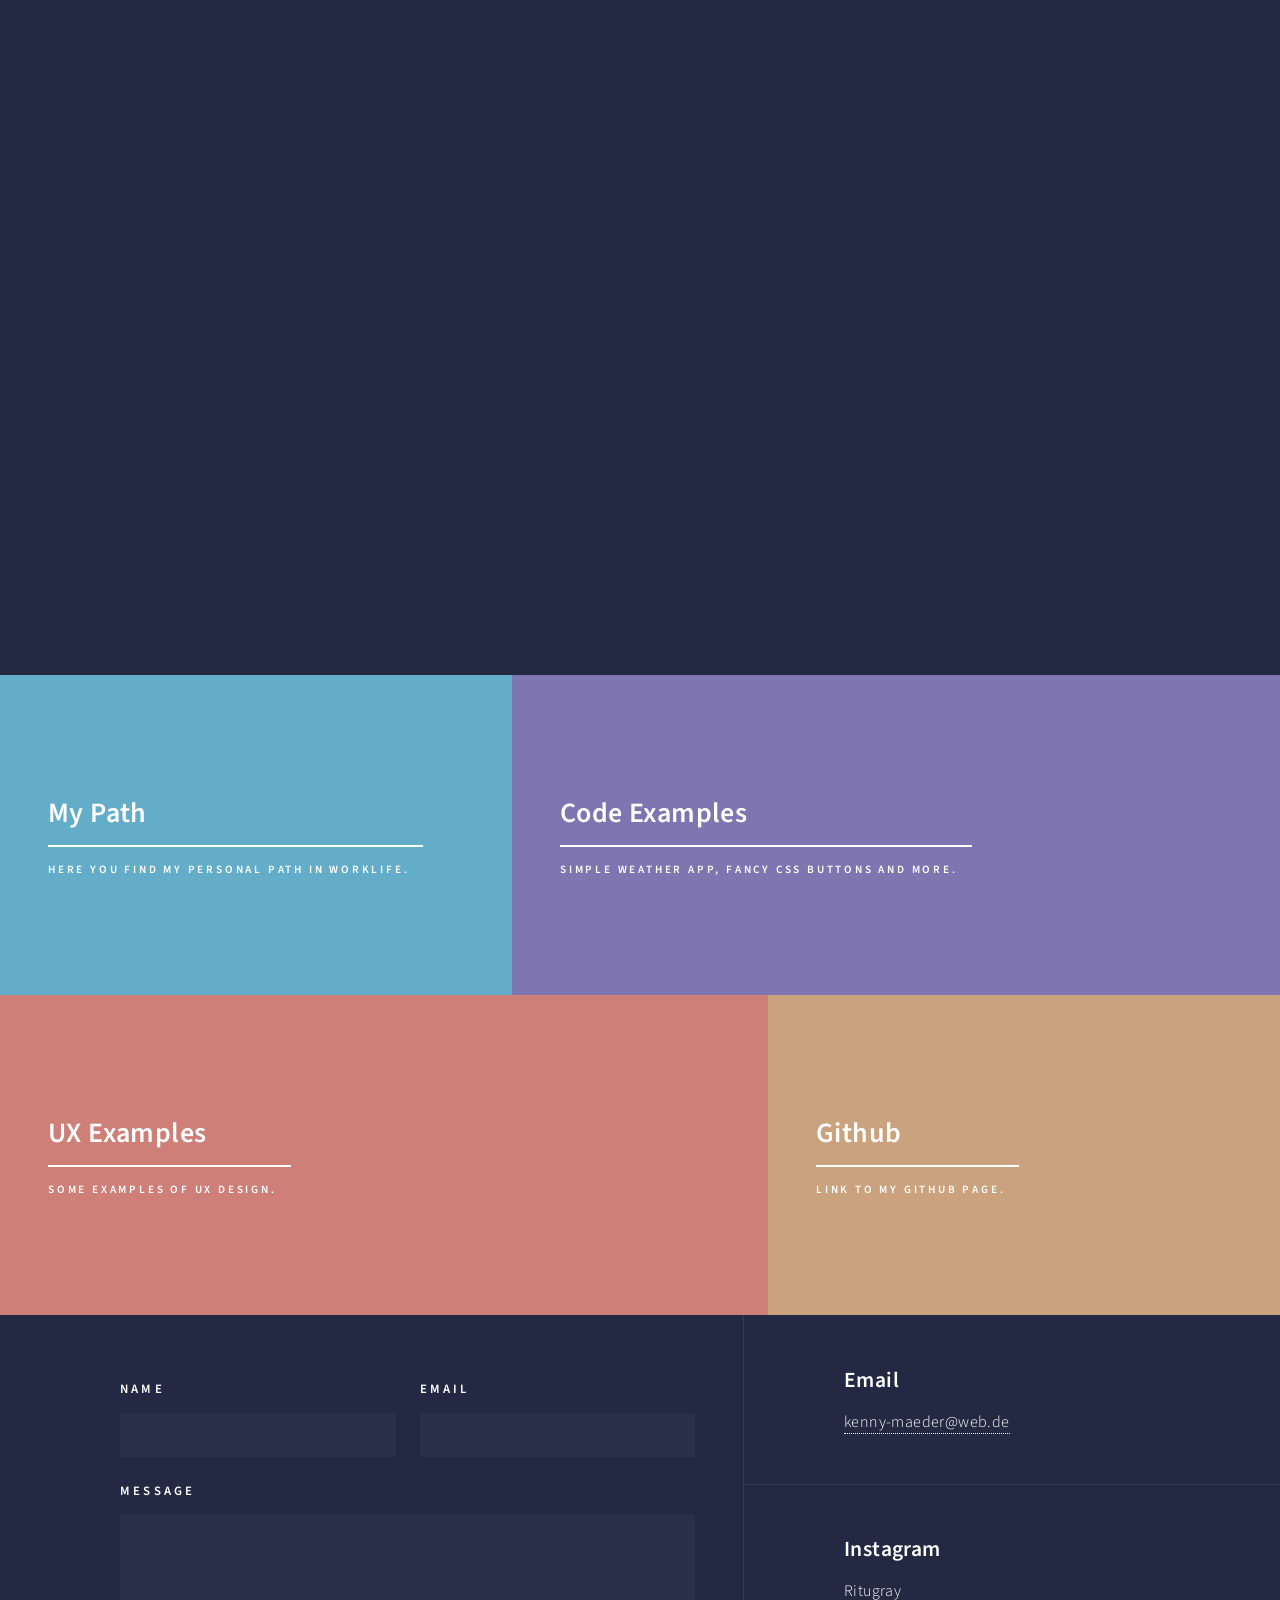
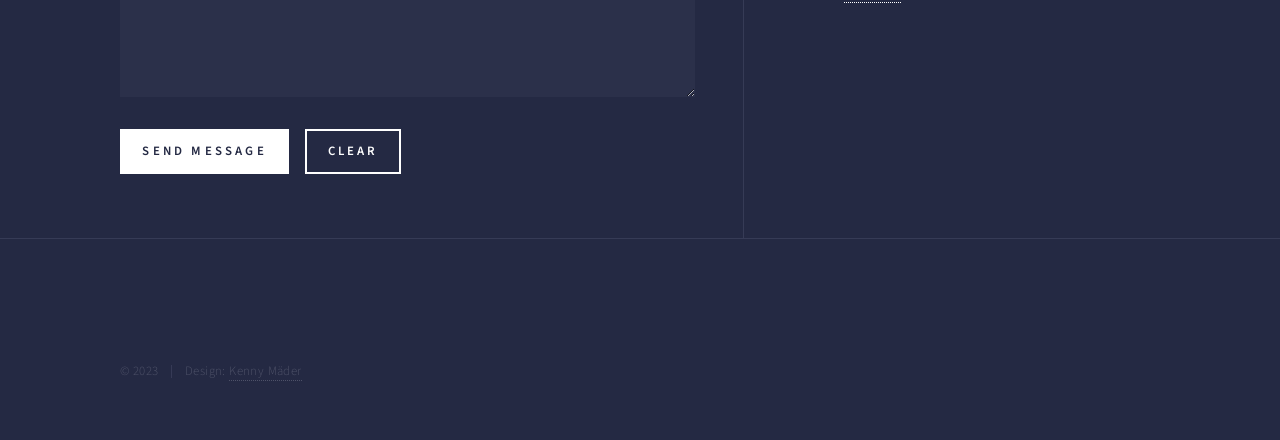
==== index.html @ 85fe6cc0 "some adjustments and refactor index" ====
<!DOCTYPE HTML>
<html>
	<head>
		<title>Kenny Mäder</title>
		<meta charset="utf-8" />
		<meta name="viewport" content="width=device-width, initial-scale=1, user-scalable=no" />
		<link rel="stylesheet" href="assets/css/main.css" />
		<noscript><link rel="stylesheet" href="assets/css/noscript.css" /></noscript>
	</head>
	<body class="is-preload">

		<!-- Wrapper -->
			<div id="wrapper">

				<!-- Header -->
					<header id="header" class="alt">
						<a href="index.html" class="logo"><strong>Kenny Mäder</strong></a>
						<nav>
							<a href="#menu">Menu</a>
						</nav>
					</header>

				<!-- Menu -->
					<nav id="menu">
						<ul class="links">
							<li><a href="index.html">Home</a></li>
							<li><a href="path.html">My Path</a></li>
							<li><a href="code_examples/code_examples.html">Code-Examples</a></li>
							<li><a href="ux_examples/ux_examples.html">UX Examples</a></li>
						</ul>
						<ul class="actions stacked">
							<li><a href="#" class="button primary fit">Get Started</a></li>
						</ul>
					</nav>

				<!-- Banner -->
					<section id="banner" class="major">
						<div class="inner">
							<header class="major">
								<h1>Hi, my name is Kenny</h1>
							</header>
							<div class="content">
								<p>I am a simple webdeveloper for frontend.<br />
								Therefore I use Javascript, CSS, HTML and other languages.</p>
								<ul class="actions">
									<li><a href="#one" class="button next scrolly">Get Started</a></li>
								</ul>
							</div>
						</div>
					</section>

				<!-- Main -->
					<div id="main">

						<!-- One -->
							<section id="one" class="tiles">
								<article>
									<span class="image">
										<img src="images/pic01.jpg" alt="" />
									</span>
									<header class="major">
										<h3><a href="path.html" class="link">My Path</a></h3>
										<p>Here you find my personal path in worklife.</p>
									</header>
								</article>
								<article>
									<span class="image">
										<img src="images/pic02.jpg" alt="" />
									</span>
									<header class="major">
										<h3><a href="code_examples/code_examples.html" class="link">Code Examples</a></h3>
										<p>Simple Weather App, Fancy CSS Buttons and more.</p>
									</header>
								</article>
								<article>
									<span class="image">
										<img src="images/pic03.jpg" alt="" />
									</span>
									<header class="major">
										<h3><a href="ux_examples/ux_examples.html" class="link">UX Examples</a></h3>
										<p>Some Examples of UX Design.</p>
									</header>
								</article>
								<article>
									<span class="image">
										<img src="images/pic04.jpg" alt="" />
									</span>
									<header class="major">
										<h3><a href="https://www.github.com/grayback90" class="link" target="_blank">Github</a></h3>
										<p>Link to my Github page.</p>
									</header>
								</article>
							</section>
					</div>

				<!-- Contact -->
					<section id="contact">
						<div class="inner">
							<section>
								<form method="post" action="#">
									<div class="fields">
										<div class="field half">
											<label for="name">Name</label>
											<input type="text" name="name" id="name" />
										</div>
										<div class="field half">
											<label for="email">Email</label>
											<input type="text" name="email" id="email" />
										</div>
										<div class="field">
											<label for="message">Message</label>
											<textarea name="message" id="message" rows="6"></textarea>
										</div>
									</div>
									<ul class="actions">
										<li><input type="submit" value="Send Message" class="primary" /></li>
										<li><input type="reset" value="Clear" /></li>
									</ul>
								</form>
							</section>
							<section class="split">
								<section>
									<div class="contact-method">
										<span class="icon solid alt fa-envelope"></span>
										<h3>Email</h3>
										<a href="mailto:kenny-maeder@web.de">kenny-maeder@web.de</a>
									</div>
								</section>
								<section>
									<div class="contact-method">
										<span class="icon solid alt brands fa-instagram"></span>
										<h3>Instagram</h3>
										<a href="https://www.instagram.com/ritugray" target="_blank">Ritugray</a>
									</div>
								</section>
							</section>
						</div>
					</section>

				<!-- Footer -->
				<footer id="footer">
					<div class="inner">
						<ul class="icons">
							<li><a href="https://www.instagram.com/ritugray/" class="icon brands alt fa-instagram" target="_blank"><span class="label">Instagram</span></a></li>
							<li><a href="https://github.com/grayback90" class="icon brands alt fa-github" target="_blank"><span class="label">GitHub</span></a></li>
						</ul>
						<ul class="copyright">
							<li>&copy; 2023</li><li>Design: <a href="https://grayback90.github.io/">Kenny Mäder</a></li>
						</ul>
					</div>
				</footer>

			</div>

		<!-- Scripts -->
			<script src="assets/js/jquery.min.js"></script>
			<script src="assets/js/jquery.scrolly.min.js"></script>
			<script src="assets/js/jquery.scrollex.min.js"></script>
			<script src="assets/js/browser.min.js"></script>
			<script src="assets/js/breakpoints.min.js"></script>
			<script src="assets/js/util.js"></script>
			<script src="assets/js/main.js"></script>

	</body>
</html>
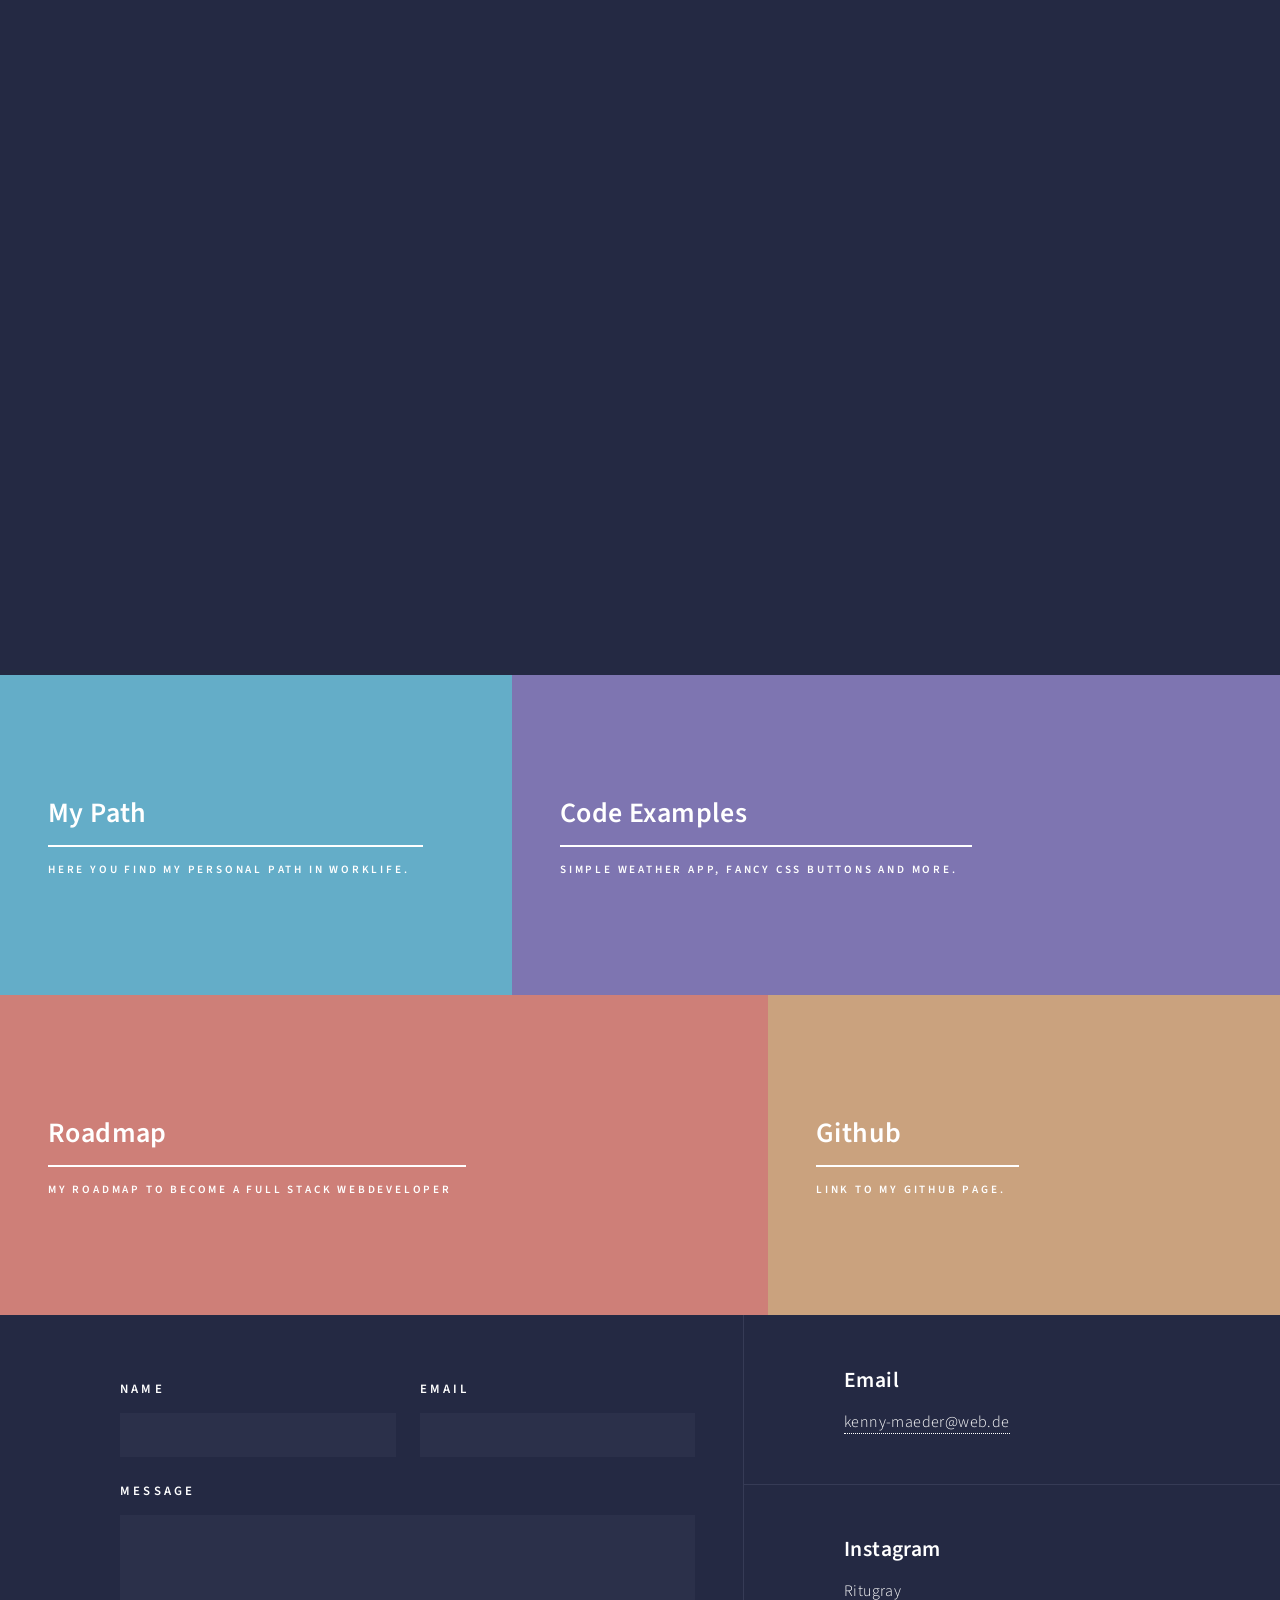
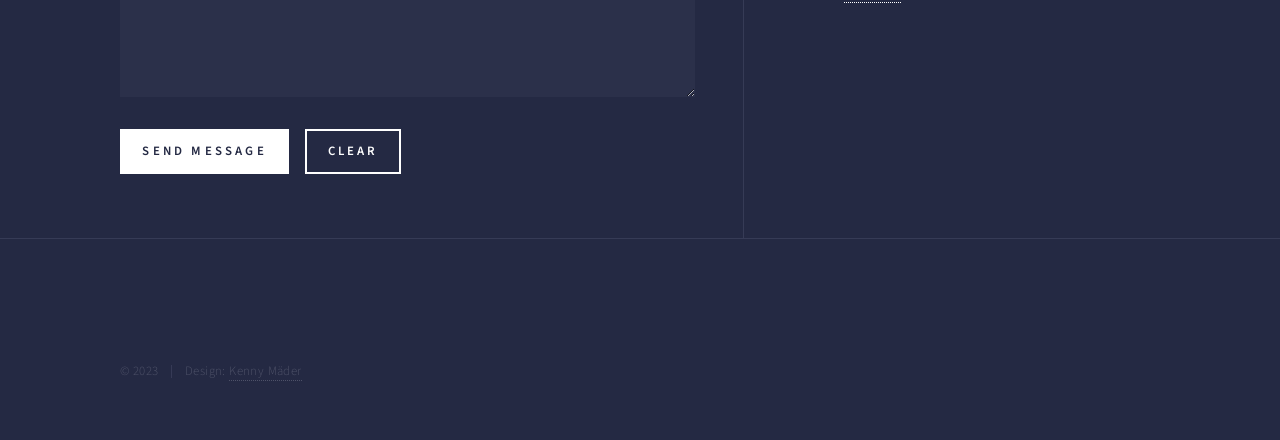
==== commit d5e26636: "Remove unused sites and rename some sites" ====
--- a/index.html
+++ b/index.html
@@ -26,7 +26,7 @@
 							<li><a href="index.html">Home</a></li>
 							<li><a href="path.html">My Path</a></li>
 							<li><a href="code_examples/code_examples.html">Code-Examples</a></li>
-							<li><a href="ux_examples/ux_examples.html">UX Examples</a></li>
+							<li><a href="roadmap/roadmap.html">Roadmap</a></li>
 						</ul>
 						<ul class="actions stacked">
 							<li><a href="#" class="button primary fit">Get Started</a></li>
@@ -77,8 +77,8 @@
 										<img src="images/pic03.jpg" alt="" />
 									</span>
 									<header class="major">
-										<h3><a href="ux_examples/ux_examples.html" class="link">UX Examples</a></h3>
-										<p>Some Examples of UX Design.</p>
+										<h3><a href="roadmap/roadmap.html" class="link">Roadmap</a></h3>
+										<p>My roadmap to become a Full Stack Webdeveloper </p>
 									</header>
 								</article>
 								<article>
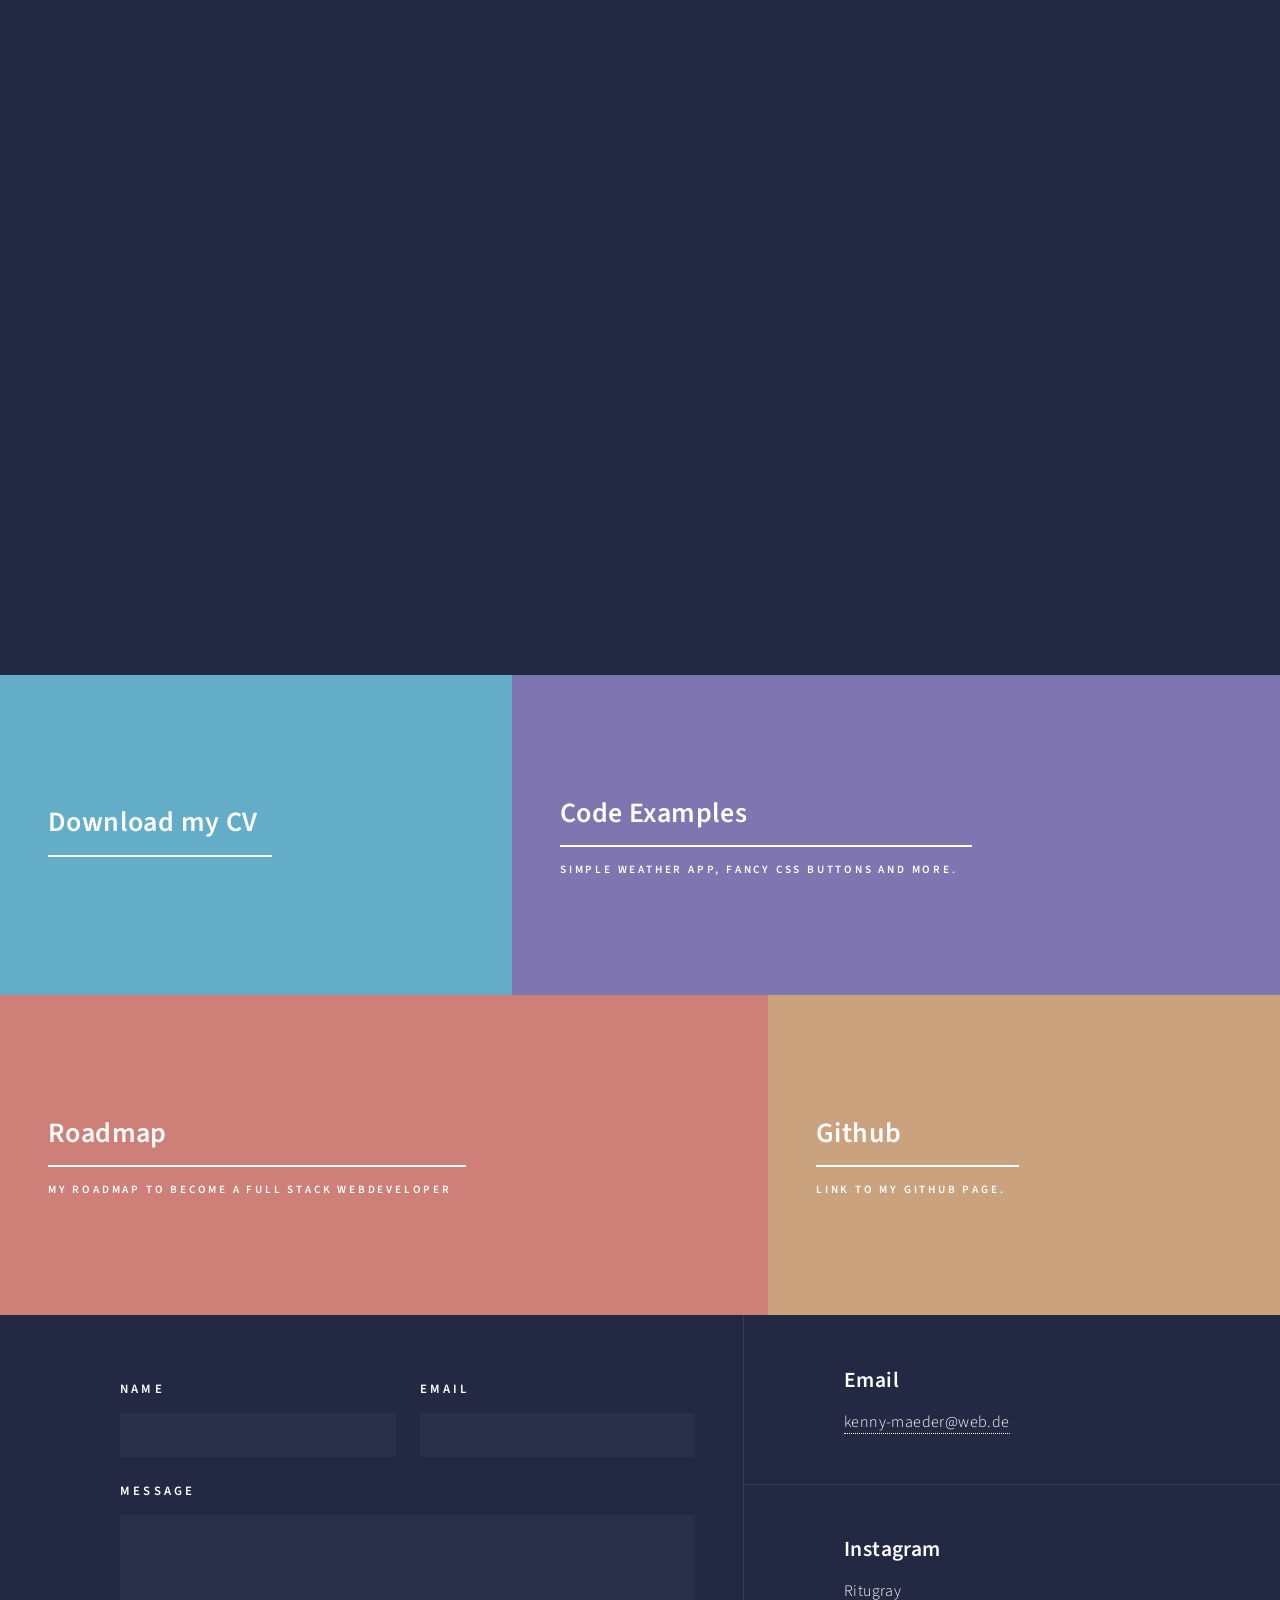
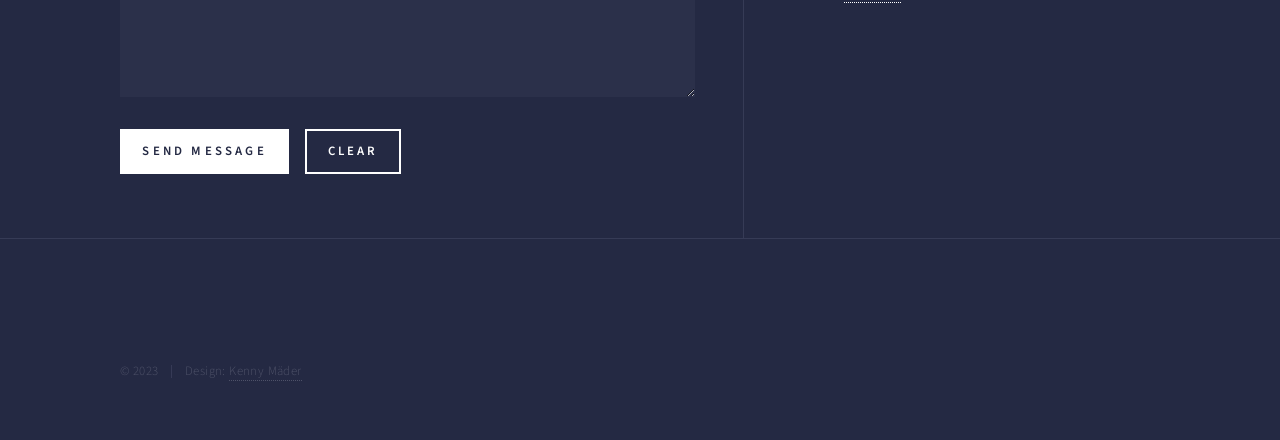
==== commit 60ba3709: "Upload my CV" ====
--- a/index.html
+++ b/index.html
@@ -24,7 +24,7 @@
 					<nav id="menu">
 						<ul class="links">
 							<li><a href="index.html">Home</a></li>
-							<li><a href="path.html">My Path</a></li>
+							<li><a href="/assets/pdf/Kenny_Maeder_CV.pdf" target="_blank">Download my CV</a></li>
 							<li><a href="code_examples/code_examples.html">Code-Examples</a></li>
 							<li><a href="roadmap/roadmap.html">Roadmap</a></li>
 						</ul>
@@ -59,8 +59,7 @@
 										<img src="images/pic01.jpg" alt="" />
 									</span>
 									<header class="major">
-										<h3><a href="path.html" class="link">My Path</a></h3>
-										<p>Here you find my personal path in worklife.</p>
+										<h3><a href="/assets/pdf/Kenny_Maeder_CV.pdf" class="link" target="_blank">Download my CV</a></h3>
 									</header>
 								</article>
 								<article>
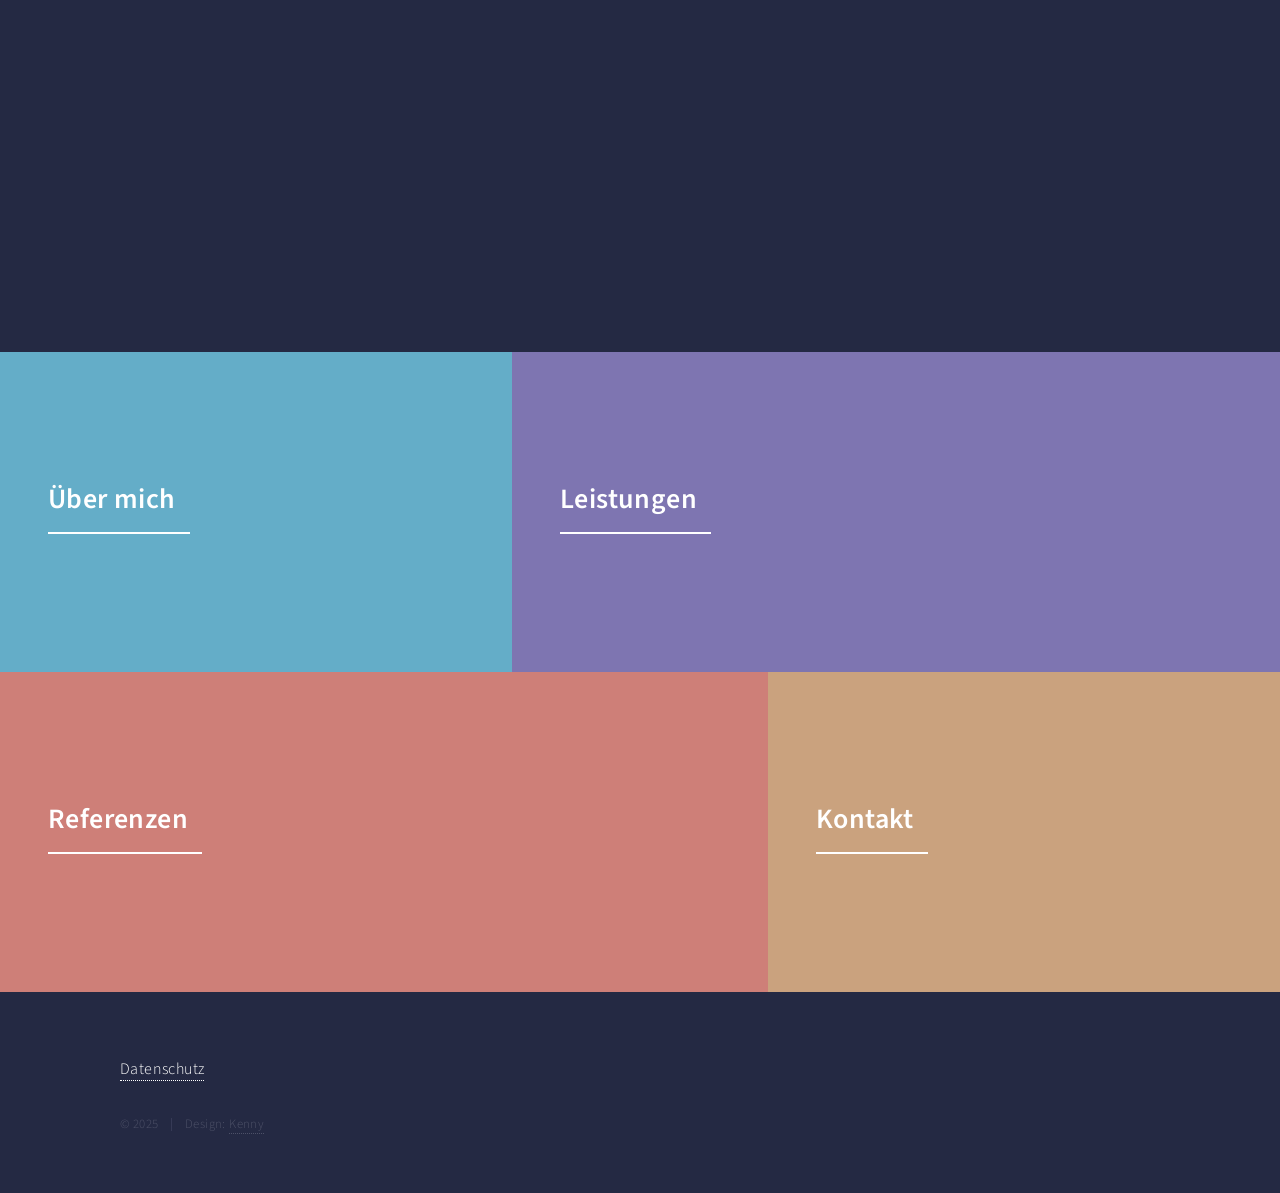
==== commit b12b3dc1: "changed site to show my portfolio" ====
--- a/index.html
+++ b/index.html
@@ -14,7 +14,7 @@
 
 				<!-- Header -->
 					<header id="header" class="alt">
-						<a href="index.html" class="logo"><strong>Kenny Mäder</strong></a>
+						<a href="index.html" class="logo"><strong>Kenny</strong></a>
 						<nav>
 							<a href="#menu">Menu</a>
 						</nav>
@@ -23,13 +23,12 @@
 				<!-- Menu -->
 					<nav id="menu">
 						<ul class="links">
-							<li><a href="index.html">Home</a></li>
-							<li><a href="/assets/pdf/Kenny_Maeder_CV.pdf" target="_blank">Download my CV</a></li>
-							<li><a href="code_examples/code_examples.html">Code-Examples</a></li>
-							<li><a href="roadmap/roadmap.html">Roadmap</a></li>
-						</ul>
-						<ul class="actions stacked">
-							<li><a href="#" class="button primary fit">Get Started</a></li>
+							<li><a href="../index.html">Home</a></li>
+							<li><a href="about_me.html">Über mich</a></li>
+							<li><a href="leistungen.html">Leistungen</a></li>
+							<li><a href="refernzen.html">Referenzen</a></li>
+							<li><a href="kontakt.html">Kontakt</a></li>
+							<li><a href="datenschutz.html">Datenschutz</a></li>
 						</ul>
 					</nav>
 
@@ -37,14 +36,10 @@
 					<section id="banner" class="major">
 						<div class="inner">
 							<header class="major">
-								<h1>Hi, my name is Kenny</h1>
+								<h1>Willkommen</h1>
 							</header>
 							<div class="content">
-								<p>I am a simple webdeveloper for frontend.<br />
-								Therefore I use Javascript, CSS, HTML and other languages.</p>
-								<ul class="actions">
-									<li><a href="#one" class="button next scrolly">Get Started</a></li>
-								</ul>
+								<p>Einfaches simples und klares Webdesign</p>
 							</div>
 						</div>
 					</section>
@@ -59,7 +54,7 @@
 										<img src="images/pic01.jpg" alt="" />
 									</span>
 									<header class="major">
-										<h3><a href="/assets/pdf/Kenny_Maeder_CV.pdf" class="link" target="_blank">Download my CV</a></h3>
+										<h3><a href="about_me.html" class="link">Über mich</a></h3>
 									</header>
 								</article>
 								<article>
@@ -67,8 +62,7 @@
 										<img src="images/pic02.jpg" alt="" />
 									</span>
 									<header class="major">
-										<h3><a href="code_examples/code_examples.html" class="link">Code Examples</a></h3>
-										<p>Simple Weather App, Fancy CSS Buttons and more.</p>
+										<h3><a href="leistungen.html" class="link">Leistungen</a></h3>
 									</header>
 								</article>
 								<article>
@@ -76,8 +70,7 @@
 										<img src="images/pic03.jpg" alt="" />
 									</span>
 									<header class="major">
-										<h3><a href="roadmap/roadmap.html" class="link">Roadmap</a></h3>
-										<p>My roadmap to become a Full Stack Webdeveloper </p>
+										<h3><a href="refernzen.html" class="link">Referenzen</a></h3>
 									</header>
 								</article>
 								<article>
@@ -85,66 +78,20 @@
 										<img src="images/pic04.jpg" alt="" />
 									</span>
 									<header class="major">
-										<h3><a href="https://www.github.com/grayback90" class="link" target="_blank">Github</a></h3>
-										<p>Link to my Github page.</p>
+										<h3><a href="kontakt.html" class="link">Kontakt</a></h3>
 									</header>
 								</article>
 							</section>
 					</div>
 
-				<!-- Contact -->
-					<section id="contact">
-						<div class="inner">
-							<section>
-								<form method="post" action="#">
-									<div class="fields">
-										<div class="field half">
-											<label for="name">Name</label>
-											<input type="text" name="name" id="name" />
-										</div>
-										<div class="field half">
-											<label for="email">Email</label>
-											<input type="text" name="email" id="email" />
-										</div>
-										<div class="field">
-											<label for="message">Message</label>
-											<textarea name="message" id="message" rows="6"></textarea>
-										</div>
-									</div>
-									<ul class="actions">
-										<li><input type="submit" value="Send Message" class="primary" /></li>
-										<li><input type="reset" value="Clear" /></li>
-									</ul>
-								</form>
-							</section>
-							<section class="split">
-								<section>
-									<div class="contact-method">
-										<span class="icon solid alt fa-envelope"></span>
-										<h3>Email</h3>
-										<a href="mailto:kenny-maeder@web.de">kenny-maeder@web.de</a>
-									</div>
-								</section>
-								<section>
-									<div class="contact-method">
-										<span class="icon solid alt brands fa-instagram"></span>
-										<h3>Instagram</h3>
-										<a href="https://www.instagram.com/ritugray" target="_blank">Ritugray</a>
-									</div>
-								</section>
-							</section>
-						</div>
-					</section>
-
 				<!-- Footer -->
 				<footer id="footer">
 					<div class="inner">
 						<ul class="icons">
-							<li><a href="https://www.instagram.com/ritugray/" class="icon brands alt fa-instagram" target="_blank"><span class="label">Instagram</span></a></li>
-							<li><a href="https://github.com/grayback90" class="icon brands alt fa-github" target="_blank"><span class="label">GitHub</span></a></li>
+							<li><a href="datenschutz.html" class="" target="_blank"><span class="label">Datenschutz</span></a></li>
 						</ul>
 						<ul class="copyright">
-							<li>&copy; 2023</li><li>Design: <a href="https://grayback90.github.io/">Kenny Mäder</a></li>
+							<li>&copy; 2025</li><li>Design: <a href="https://grayback90.github.io/">Kenny</a></li>
 						</ul>
 					</div>
 				</footer>
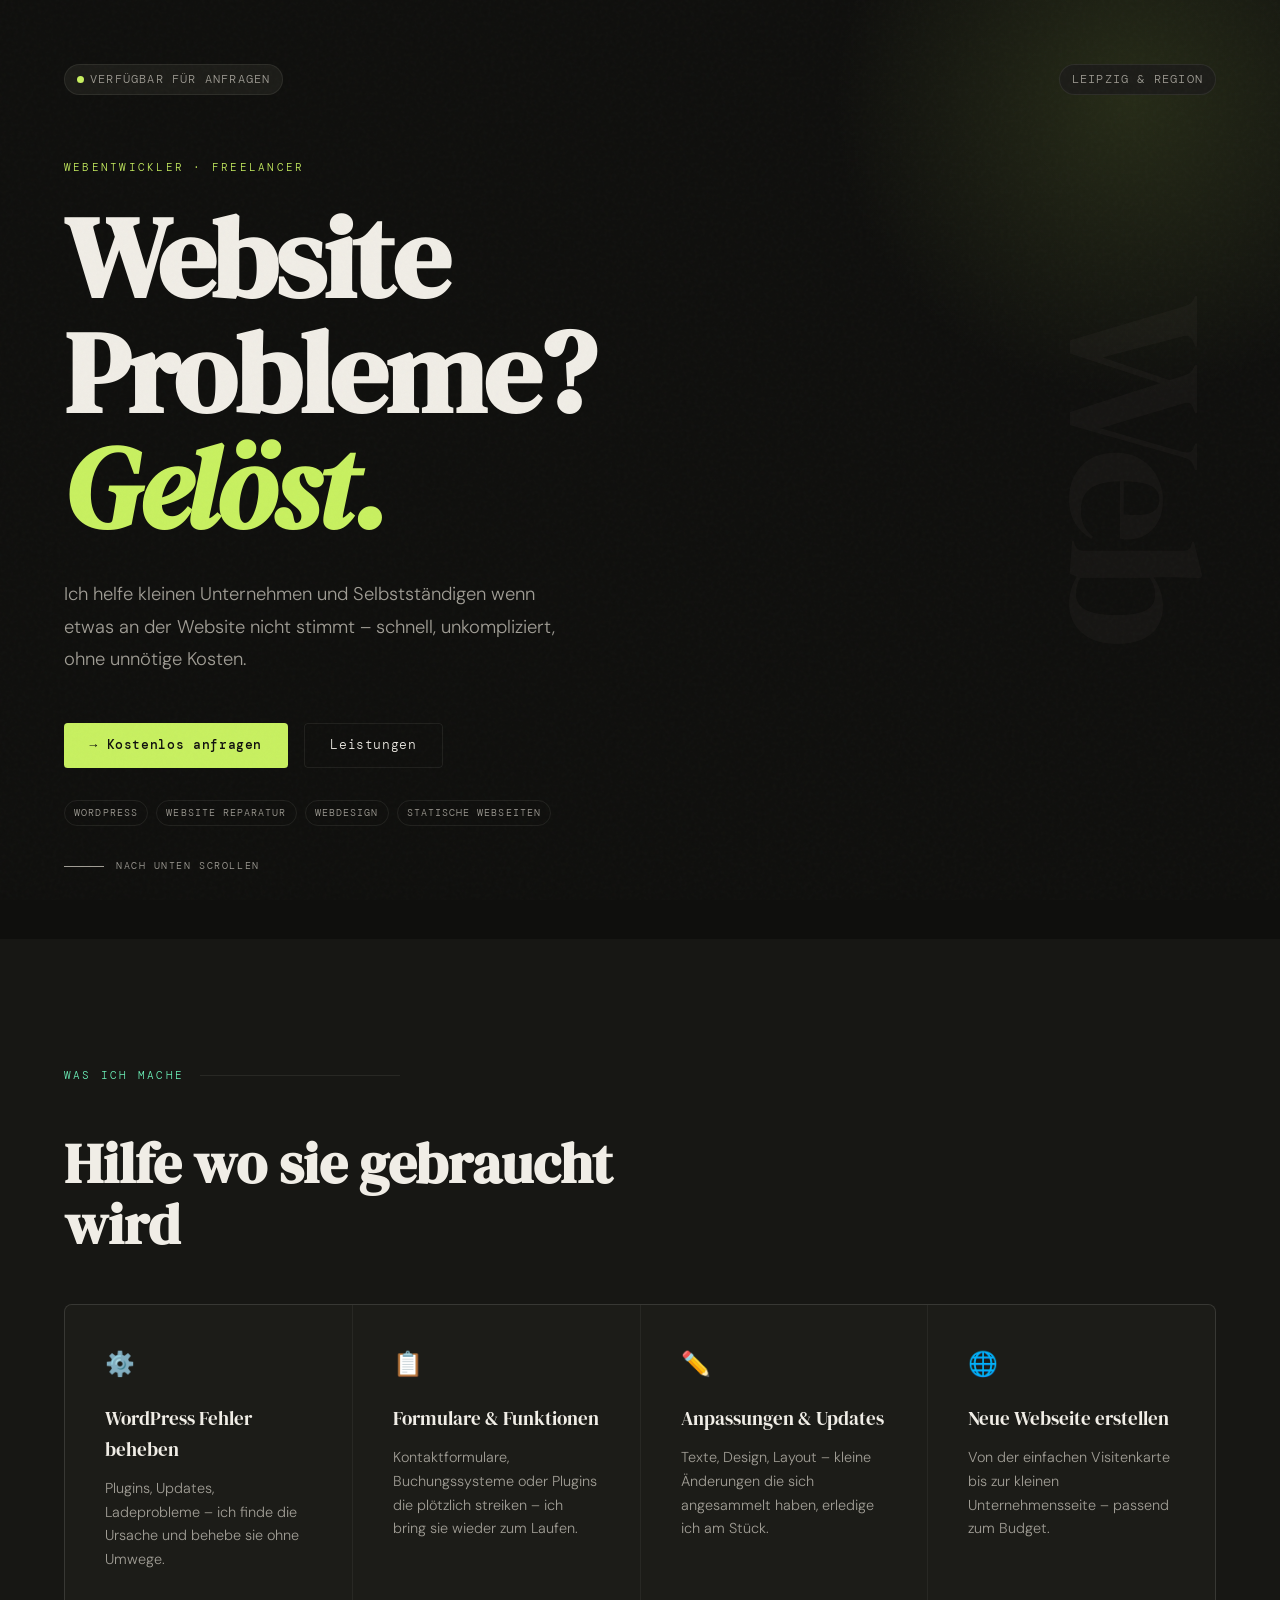
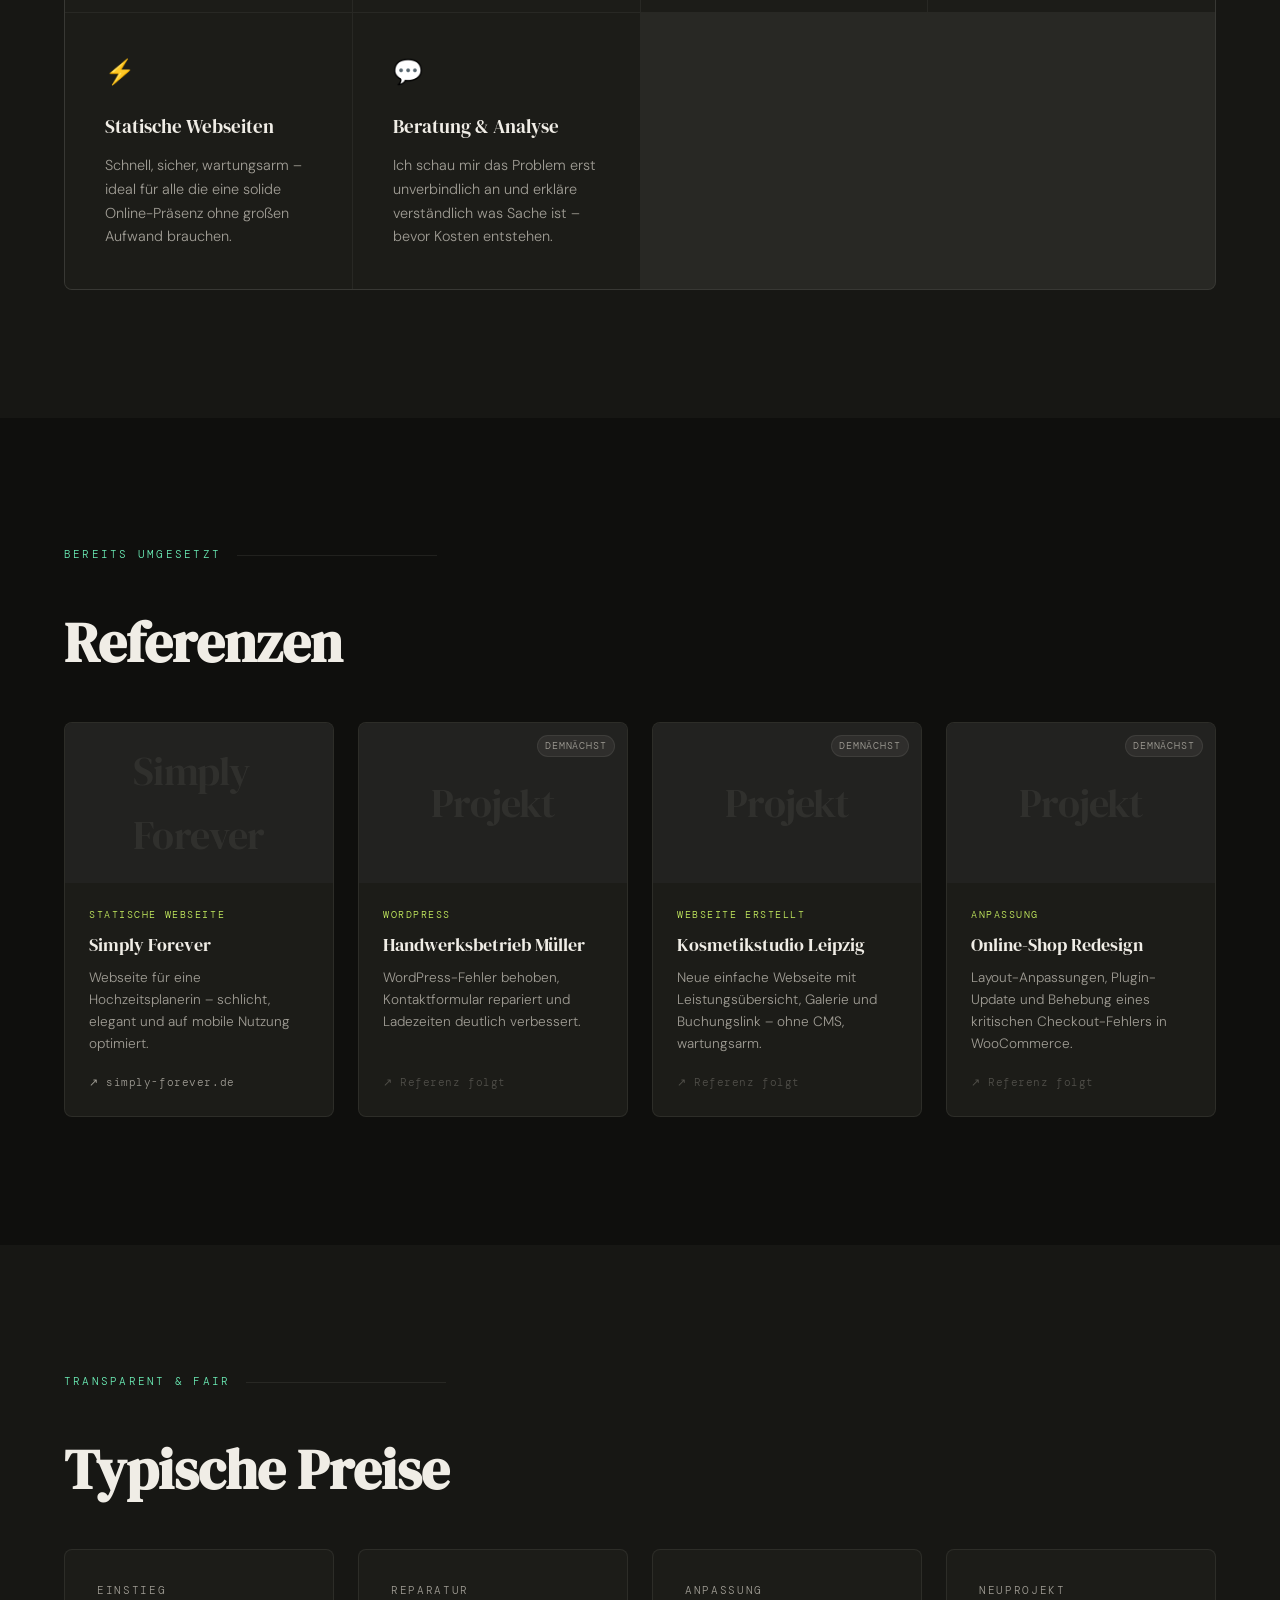
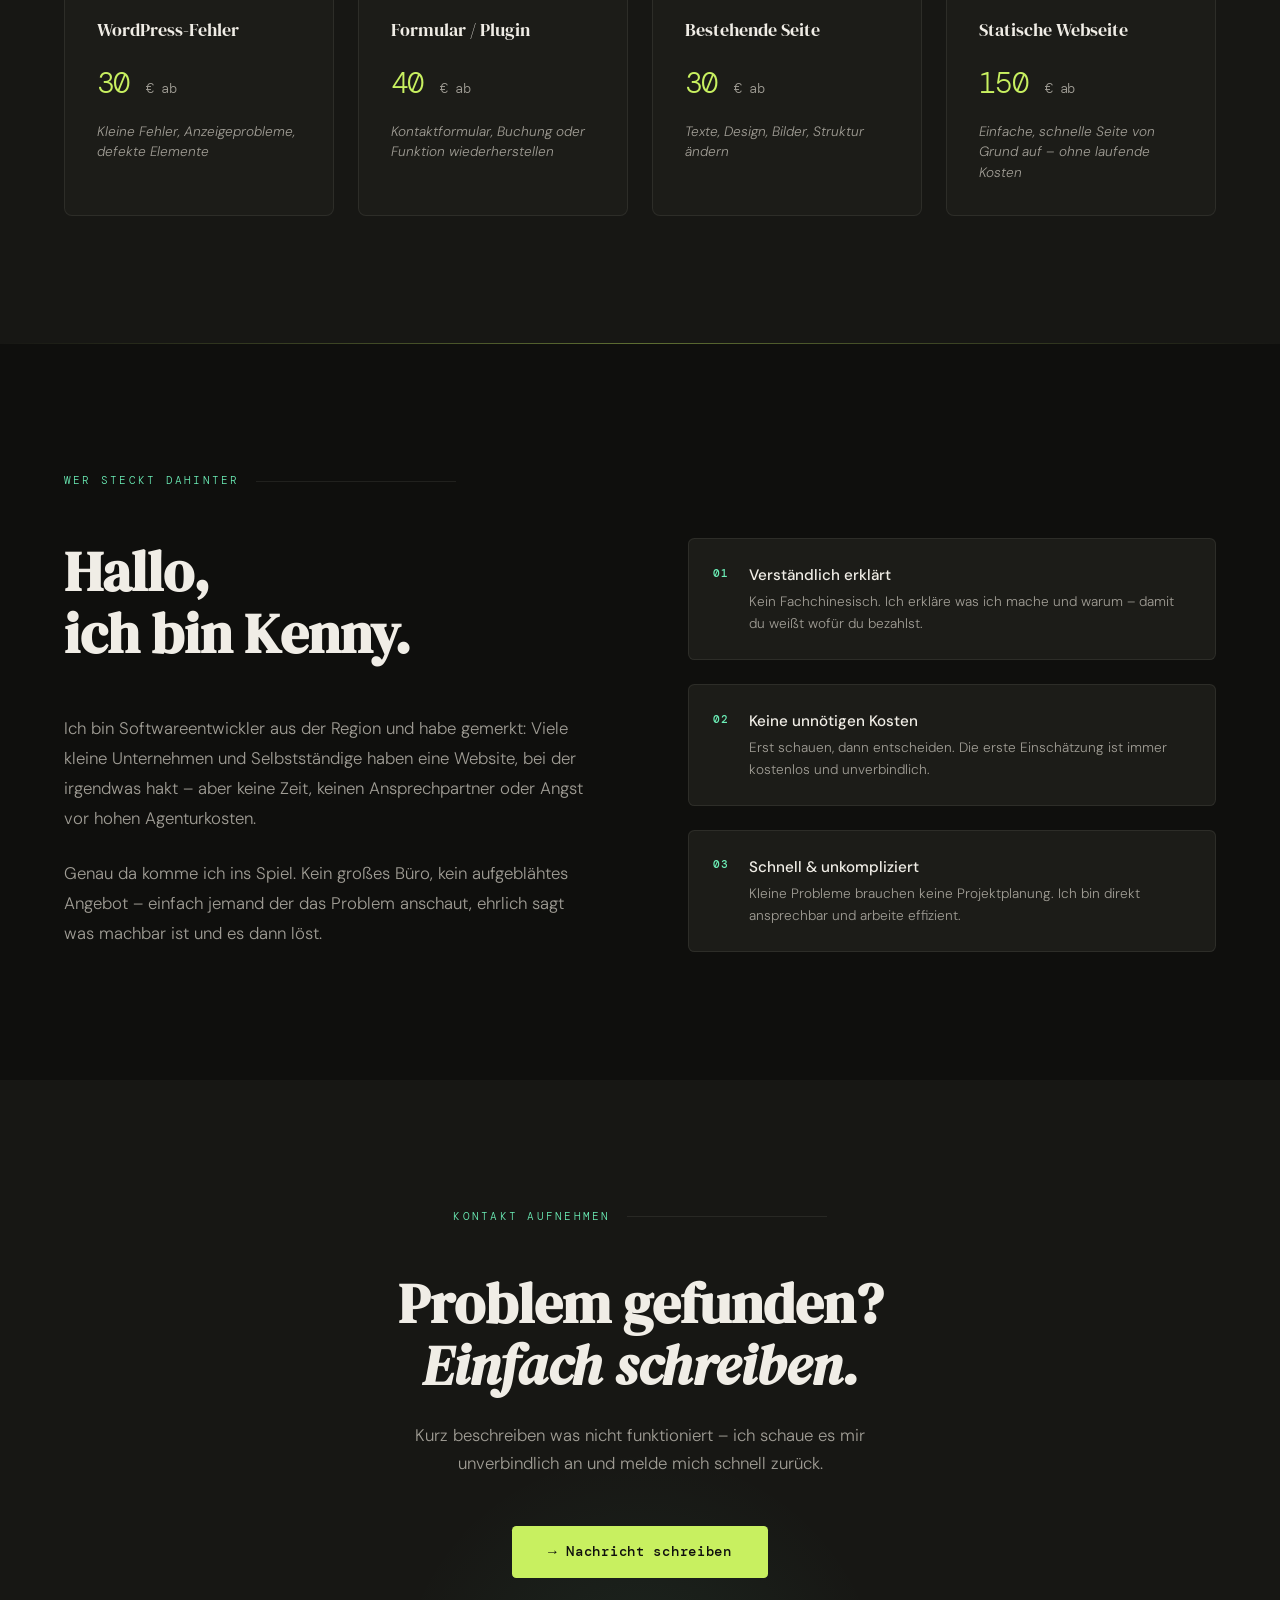
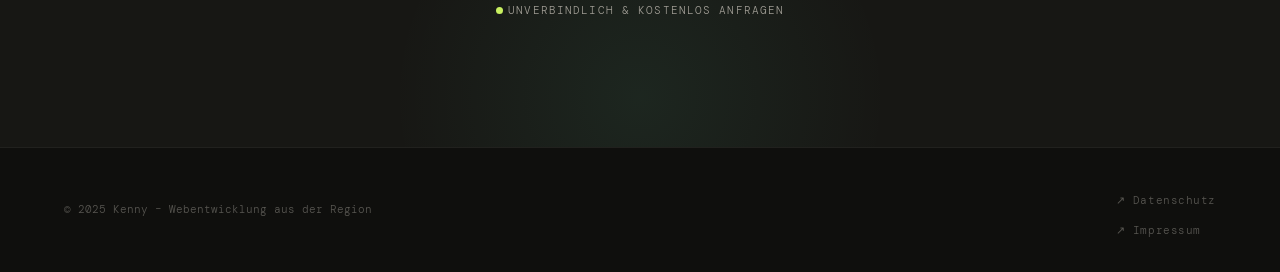
==== commit 6a8d4c99: "new design and content" ====
--- a/index.html
+++ b/index.html
@@ -1,111 +1,234 @@
-<!DOCTYPE HTML>
-<html>
-	<head>
-		<title>Kenny Mäder</title>
-		<meta charset="utf-8" />
-		<meta name="viewport" content="width=device-width, initial-scale=1, user-scalable=no" />
-		<link rel="stylesheet" href="assets/css/main.css" />
-		<noscript><link rel="stylesheet" href="assets/css/noscript.css" /></noscript>
-	</head>
-	<body class="is-preload">
-
-		<!-- Wrapper -->
-			<div id="wrapper">
-
-				<!-- Header -->
-					<header id="header" class="alt">
-						<a href="index.html" class="logo"><strong>Kenny</strong></a>
-						<nav>
-							<a href="#menu">Menu</a>
-						</nav>
-					</header>
-
-				<!-- Menu -->
-					<nav id="menu">
-						<ul class="links">
-							<li><a href="../index.html">Home</a></li>
-							<li><a href="about_me.html">Über mich</a></li>
-							<li><a href="leistungen.html">Leistungen</a></li>
-							<li><a href="refernzen.html">Referenzen</a></li>
-							<li><a href="kontakt.html">Kontakt</a></li>
-							<li><a href="datenschutz.html">Datenschutz</a></li>
-						</ul>
-					</nav>
-
-				<!-- Banner -->
-					<section id="banner" class="major">
-						<div class="inner">
-							<header class="major">
-								<h1>Willkommen</h1>
-							</header>
-							<div class="content">
-								<p>Einfaches simples und klares Webdesign</p>
-							</div>
-						</div>
-					</section>
-
-				<!-- Main -->
-					<div id="main">
-
-						<!-- One -->
-							<section id="one" class="tiles">
-								<article>
-									<span class="image">
-										<img src="images/pic01.jpg" alt="" />
-									</span>
-									<header class="major">
-										<h3><a href="about_me.html" class="link">Über mich</a></h3>
-									</header>
-								</article>
-								<article>
-									<span class="image">
-										<img src="images/pic02.jpg" alt="" />
-									</span>
-									<header class="major">
-										<h3><a href="leistungen.html" class="link">Leistungen</a></h3>
-									</header>
-								</article>
-								<article>
-									<span class="image">
-										<img src="images/pic03.jpg" alt="" />
-									</span>
-									<header class="major">
-										<h3><a href="refernzen.html" class="link">Referenzen</a></h3>
-									</header>
-								</article>
-								<article>
-									<span class="image">
-										<img src="images/pic04.jpg" alt="" />
-									</span>
-									<header class="major">
-										<h3><a href="kontakt.html" class="link">Kontakt</a></h3>
-									</header>
-								</article>
-							</section>
-					</div>
-
-				<!-- Footer -->
-				<footer id="footer">
-					<div class="inner">
-						<ul class="icons">
-							<li><a href="datenschutz.html" class="" target="_blank"><span class="label">Datenschutz</span></a></li>
-						</ul>
-						<ul class="copyright">
-							<li>&copy; 2025</li><li>Design: <a href="https://grayback90.github.io/">Kenny</a></li>
-						</ul>
-					</div>
-				</footer>
-
-			</div>
-
-		<!-- Scripts -->
-			<script src="assets/js/jquery.min.js"></script>
-			<script src="assets/js/jquery.scrolly.min.js"></script>
-			<script src="assets/js/jquery.scrollex.min.js"></script>
-			<script src="assets/js/browser.min.js"></script>
-			<script src="assets/js/breakpoints.min.js"></script>
-			<script src="assets/js/util.js"></script>
-			<script src="assets/js/main.js"></script>
-
-	</body>
-</html>+<!DOCTYPE html>
+<html lang="de">
+<head>
+<meta charset="UTF-8">
+<meta name="viewport" content="width=device-width, initial-scale=1.0">
+<title>Kenny – Webentwicklung & WordPress Hilfe</title>
+<link rel="preconnect" href="https://fonts.googleapis.com">
+<link href="https://fonts.googleapis.com/css2?family=DM+Serif+Display:ital@0;1&family=DM+Mono:wght@300;400;500&family=DM+Sans:wght@300;400;500&display=swap" rel="stylesheet">
+<link rel="stylesheet" href="assets/css/main.css">
+</head>
+<body>
+
+<!-- HERO -->
+<section class="hero">
+  <nav>
+    <div class="nav-tag"><span class="status-dot"></span>Verfügbar für Anfragen</div>
+    <div class="nav-tag">Leipzig & Region</div>
+  </nav>
+
+  <div class="hero-body">
+    <div class="eyebrow">Webentwickler · Freelancer</div>
+    <h1>Website<br>Probleme?<br><em>Gelöst.</em></h1>
+    <p class="hero-desc">
+      Ich helfe kleinen Unternehmen und Selbstständigen wenn etwas an der Website nicht stimmt – schnell, unkompliziert, ohne unnötige Kosten.
+    </p>
+    <div class="hero-cta">
+      <a href="#kontakt" class="btn-primary">→ Kostenlos anfragen</a>
+      <a href="#leistungen" class="btn-secondary">Leistungen</a>
+    </div>
+    <div class="tag-list">
+      <span class="tag">WordPress</span>
+      <span class="tag">Website Reparatur</span>
+      <span class="tag">Webdesign</span>
+      <span class="tag">Statische Webseiten</span>
+    </div>
+  </div>
+
+  <div class="scroll-hint">Nach unten scrollen</div>
+  <div class="bg-text" aria-hidden="true">Web</div>
+</section>
+
+<!-- LEISTUNGEN -->
+<section id="leistungen" class="leistungen-section">
+  <div class="section-label">Was ich mache</div>
+  <h2>Hilfe wo sie gebraucht wird</h2>
+  <div class="services-grid">
+    <div class="service-card">
+      <span class="service-icon">⚙️</span>
+      <h3>WordPress Fehler beheben</h3>
+      <p>Plugins, Updates, Ladeprobleme – ich finde die Ursache und behebe sie ohne Umwege.</p>
+    </div>
+    <div class="service-card">
+      <span class="service-icon">📋</span>
+      <h3>Formulare & Funktionen</h3>
+      <p>Kontaktformulare, Buchungssysteme oder Plugins die plötzlich streiken – ich bring sie wieder zum Laufen.</p>
+    </div>
+    <div class="service-card">
+      <span class="service-icon">✏️</span>
+      <h3>Anpassungen & Updates</h3>
+      <p>Texte, Design, Layout – kleine Änderungen die sich angesammelt haben, erledige ich am Stück.</p>
+    </div>
+    <div class="service-card">
+      <span class="service-icon">🌐</span>
+      <h3>Neue Webseite erstellen</h3>
+      <p>Von der einfachen Visitenkarte bis zur kleinen Unternehmensseite – passend zum Budget.</p>
+    </div>
+    <div class="service-card">
+      <span class="service-icon">⚡</span>
+      <h3>Statische Webseiten</h3>
+      <p>Schnell, sicher, wartungsarm – ideal für alle die eine solide Online-Präsenz ohne großen Aufwand brauchen.</p>
+    </div>
+    <div class="service-card">
+      <span class="service-icon">💬</span>
+      <h3>Beratung & Analyse</h3>
+      <p>Ich schau mir das Problem erst unverbindlich an und erkläre verständlich was Sache ist – bevor Kosten entstehen.</p>
+    </div>
+  </div>
+</section>
+
+<!-- REFERENZEN -->
+<section id="referenzen" class="referenzen-section">
+  <div class="section-label">Bereits umgesetzt</div>
+  <h2>Referenzen</h2>
+  <div class="ref-grid">
+
+    <!-- ECHTE REFERENZ: simply-forever.de -->
+    <div class="ref-card">
+      <div class="ref-preview">
+        <img
+          class="ref-preview-real"
+          src="https://api.microlink.io/?url=https://simply-forever.de&screenshot=true&meta=false&embed=screenshot.url"
+          alt="Screenshot simply-forever.de"
+          onerror="this.style.display='none'; this.parentElement.querySelector('.ref-preview-dummy').style.display='flex';"
+        />
+        <div class="ref-preview-dummy" style="display:none;">Simply<br>Forever</div>
+      </div>
+      <div class="ref-body">
+        <div class="ref-type">Statische Webseite</div>
+        <div class="ref-name">Simply Forever</div>
+        <p class="ref-desc">Webseite für eine Hochzeitsplanerin – schlicht, elegant und auf mobile Nutzung optimiert.</p>
+        <a href="https://simply-forever.de" target="_blank" rel="noopener" class="ref-link">↗ simply-forever.de</a>
+      </div>
+    </div>
+
+    <!-- DUMMY 2 -->
+    <div class="ref-card">
+      <div class="ref-preview">
+        <div class="ref-preview-dummy" style="display:flex;">Projekt</div>
+        <span class="ref-dummy-badge">Demnächst</span>
+      </div>
+      <div class="ref-body">
+        <div class="ref-type">WordPress</div>
+        <div class="ref-name">Handwerksbetrieb Müller</div>
+        <p class="ref-desc">WordPress-Fehler behoben, Kontaktformular repariert und Ladezeiten deutlich verbessert.</p>
+        <span class="ref-link" style="opacity:0.4; cursor:default;">↗ Referenz folgt</span>
+      </div>
+    </div>
+
+    <!-- DUMMY 3 -->
+    <div class="ref-card">
+      <div class="ref-preview">
+        <div class="ref-preview-dummy" style="display:flex;">Projekt</div>
+        <span class="ref-dummy-badge">Demnächst</span>
+      </div>
+      <div class="ref-body">
+        <div class="ref-type">Webseite erstellt</div>
+        <div class="ref-name">Kosmetikstudio Leipzig</div>
+        <p class="ref-desc">Neue einfache Webseite mit Leistungsübersicht, Galerie und Buchungslink – ohne CMS, wartungsarm.</p>
+        <span class="ref-link" style="opacity:0.4; cursor:default;">↗ Referenz folgt</span>
+      </div>
+    </div>
+
+    <!-- DUMMY 4 -->
+    <div class="ref-card">
+      <div class="ref-preview">
+        <div class="ref-preview-dummy" style="display:flex;">Projekt</div>
+        <span class="ref-dummy-badge">Demnächst</span>
+      </div>
+      <div class="ref-body">
+        <div class="ref-type">Anpassung</div>
+        <div class="ref-name">Online-Shop Redesign</div>
+        <p class="ref-desc">Layout-Anpassungen, Plugin-Update und Behebung eines kritischen Checkout-Fehlers in WooCommerce.</p>
+        <span class="ref-link" style="opacity:0.4; cursor:default;">↗ Referenz folgt</span>
+      </div>
+    </div>
+
+  </div>
+</section>
+
+<!-- PREISE -->
+<section id="preise" class="pricing-section">
+  <div class="section-label">Transparent & fair</div>
+  <h2>Typische Preise</h2>
+  <div class="pricing-grid">
+    <div class="price-card">
+      <div class="price-label">Einstieg</div>
+      <div class="price-name">WordPress-Fehler</div>
+      <div class="price-amount">30 <span>€ ab</span></div>
+      <div class="price-note">Kleine Fehler, Anzeigeprobleme, defekte Elemente</div>
+    </div>
+    <div class="price-card">
+      <div class="price-label">Reparatur</div>
+      <div class="price-name">Formular / Plugin</div>
+      <div class="price-amount">40 <span>€ ab</span></div>
+      <div class="price-note">Kontaktformular, Buchung oder Funktion wiederherstellen</div>
+    </div>
+    <div class="price-card">
+      <div class="price-label">Anpassung</div>
+      <div class="price-name">Bestehende Seite</div>
+      <div class="price-amount">30 <span>€ ab</span></div>
+      <div class="price-note">Texte, Design, Bilder, Struktur ändern</div>
+    </div>
+    <div class="price-card">
+      <div class="price-label">Neuprojekt</div>
+      <div class="price-name">Statische Webseite</div>
+      <div class="price-amount">150 <span>€ ab</span></div>
+      <div class="price-note">Einfache, schnelle Seite von Grund auf – ohne laufende Kosten</div>
+    </div>
+  </div>
+</section>
+
+<!-- ÜBER MICH -->
+<section id="ueber" class="ueber-section">
+  <div class="section-label">Wer steckt dahinter</div>
+  <div class="about-section">
+    <div class="about-text">
+      <h2>Hallo,<br>ich bin Kenny.</h2>
+      <p>Ich bin Softwareentwickler aus der Region und habe gemerkt: Viele kleine Unternehmen und Selbstständige haben eine Website, bei der irgendwas hakt – aber keine Zeit, keinen Ansprechpartner oder Angst vor hohen Agenturkosten.</p>
+      <p>Genau da komme ich ins Spiel. Kein großes Büro, kein aufgeblähtes Angebot – einfach jemand der das Problem anschaut, ehrlich sagt was machbar ist und es dann löst.</p>
+    </div>
+    <div class="about-values">
+      <div class="value-item">
+        <div class="value-num">01</div>
+        <div>
+          <h4>Verständlich erklärt</h4>
+          <p>Kein Fachchinesisch. Ich erkläre was ich mache und warum – damit du weißt wofür du bezahlst.</p>
+        </div>
+      </div>
+      <div class="value-item">
+        <div class="value-num">02</div>
+        <div>
+          <h4>Keine unnötigen Kosten</h4>
+          <p>Erst schauen, dann entscheiden. Die erste Einschätzung ist immer kostenlos und unverbindlich.</p>
+        </div>
+      </div>
+      <div class="value-item">
+        <div class="value-num">03</div>
+        <div>
+          <h4>Schnell & unkompliziert</h4>
+          <p>Kleine Probleme brauchen keine Projektplanung. Ich bin direkt ansprechbar und arbeite effizient.</p>
+        </div>
+      </div>
+    </div>
+  </div>
+</section>
+
+<!-- KONTAKT -->
+<section id="kontakt" class="contact-section">
+  <div class="section-label" style="justify-content:center;max-width:none;">Kontakt aufnehmen</div>
+  <h2>Problem gefunden?<br><em>Einfach schreiben.</em></h2>
+  <p>Kurz beschreiben was nicht funktioniert – ich schaue es mir unverbindlich an und melde mich schnell zurück.</p>
+  <div class="contact-box">
+    <a href="/cdn-cgi/l/email-protection#157d7479797a557e707b7b6c38627077707b61627c767e79607b723b7170" class="btn-primary" style="font-size:0.9rem; padding: 1em 2.5em;">
+      → Nachricht schreiben
+    </a>
+    <div class="contact-note"><span class="status-dot"></span>Unverbindlich & kostenlos anfragen</div>
+  </div>
+</section>
+
+<!-- FOOTER -->
+<footer>
+  <span>© 2025 Kenny – Webentwicklung aus der Region</span>
+  <span><a href="datenschutz.html"target="_blank" rel="noopener" class="ref-link">↗ Datenschutz</a></br><a href="impressum.html"target="_blank" rel="noopener" class="ref-link">↗ Impressum</a></span>
+</footer>
--- a/assets/css/main.css
+++ b/assets/css/main.css
@@ -0,0 +1,660 @@
+  :root {
+    --bg: #0f0f0d;
+    --bg2: #171714;
+    --fg: #f0ede6;
+    --fg2: #a09d95;
+    --accent: #c8f060;
+    --accent2: #6cf0b8;
+    --card: #1c1c18;
+    --border: rgba(240,237,230,0.08);
+  }
+
+  *, *::before, *::after { box-sizing: border-box; margin: 0; padding: 0; }
+
+  html { scroll-behavior: smooth; }
+
+  body {
+    background: var(--bg);
+    color: var(--fg);
+    font-family: 'DM Sans', sans-serif;
+    font-weight: 300;
+    line-height: 1.6;
+    overflow-x: hidden;
+  }
+
+  /* ─── NOISE TEXTURE ─── */
+  body::before {
+    content: '';
+    position: fixed;
+    inset: 0;
+    background-image: url("data:image/svg+xml,%3Csvg viewBox='0 0 256 256' xmlns='http://www.w3.org/2000/svg'%3E%3Cfilter id='noise'%3E%3CfeTurbulence type='fractalNoise' baseFrequency='0.9' numOctaves='4' stitchTiles='stitch'/%3E%3C/filter%3E%3Crect width='100%25' height='100%25' filter='url(%23noise)' opacity='0.04'/%3E%3C/svg%3E");
+    pointer-events: none;
+    z-index: 9999;
+    opacity: 0.6;
+  }
+
+  /* ─── HERO ─── */
+  .hero {
+    min-height: 100vh;
+    display: grid;
+    grid-template-rows: auto 1fr auto;
+    padding: clamp(2rem, 5vw, 4rem);
+    position: relative;
+    overflow: hidden;
+  }
+
+  .hero::after {
+    content: '';
+    position: absolute;
+    width: 600px;
+    height: 600px;
+    border-radius: 50%;
+    background: radial-gradient(circle, rgba(200,240,96,0.12) 0%, transparent 70%);
+    top: -200px;
+    right: -150px;
+    pointer-events: none;
+    animation: pulse 8s ease-in-out infinite;
+  }
+
+  @keyframes pulse {
+    0%, 100% { transform: scale(1); opacity: 0.8; }
+    50% { transform: scale(1.15); opacity: 1; }
+  }
+
+  nav {
+    display: flex;
+    justify-content: space-between;
+    align-items: center;
+    font-family: 'DM Mono', monospace;
+    font-size: 0.75rem;
+    color: var(--fg2);
+    letter-spacing: 0.1em;
+    text-transform: uppercase;
+    position: relative;
+    z-index: 2;
+  }
+
+  .nav-tag {
+    background: var(--card);
+    border: 1px solid var(--border);
+    padding: 0.4em 1em;
+    border-radius: 2em;
+  }
+
+  .status-dot {
+    display: inline-block;
+    width: 7px; height: 7px;
+    border-radius: 50%;
+    background: var(--accent);
+    margin-right: 0.5em;
+    animation: blink 2.5s ease-in-out infinite;
+    vertical-align: middle;
+  }
+
+  @keyframes blink {
+    0%, 100% { opacity: 1; }
+    50% { opacity: 0.3; }
+  }
+
+  .hero-body {
+    display: flex;
+    flex-direction: column;
+    justify-content: center;
+    padding: 4rem 0 2rem;
+    position: relative;
+    z-index: 2;
+  }
+
+  .eyebrow {
+    font-family: 'DM Mono', monospace;
+    font-size: 0.7rem;
+    letter-spacing: 0.2em;
+    text-transform: uppercase;
+    color: var(--accent);
+    margin-bottom: 1.5rem;
+    opacity: 0;
+    animation: fadeUp 0.8s 0.2s ease forwards;
+  }
+
+  h1 {
+    font-family: 'DM Serif Display', serif;
+    font-size: clamp(3rem, 9vw, 7.5rem);
+    line-height: 1.0;
+    letter-spacing: -0.02em;
+    margin-bottom: 2rem;
+    opacity: 0;
+    animation: fadeUp 0.8s 0.4s ease forwards;
+  }
+
+  h1 em {
+    font-style: italic;
+    color: var(--accent);
+  }
+
+  .hero-desc {
+    max-width: 520px;
+    font-size: clamp(1rem, 2vw, 1.15rem);
+    color: var(--fg2);
+    line-height: 1.75;
+    opacity: 0;
+    animation: fadeUp 0.8s 0.6s ease forwards;
+  }
+
+  .hero-cta {
+    margin-top: 3rem;
+    display: flex;
+    gap: 1rem;
+    flex-wrap: wrap;
+    opacity: 0;
+    animation: fadeUp 0.8s 0.8s ease forwards;
+  }
+
+  .btn-primary {
+    display: inline-flex;
+    align-items: center;
+    gap: 0.5rem;
+    background: var(--accent);
+    color: var(--bg);
+    font-family: 'DM Mono', monospace;
+    font-size: 0.8rem;
+    letter-spacing: 0.05em;
+    padding: 0.9em 2em;
+    border-radius: 0.3em;
+    text-decoration: none;
+    font-weight: 500;
+    transition: transform 0.2s, box-shadow 0.2s;
+  }
+
+  .btn-primary:hover {
+    transform: translateY(-2px);
+    box-shadow: 0 8px 30px rgba(200,240,96,0.3);
+  }
+
+  .btn-secondary {
+    display: inline-flex;
+    align-items: center;
+    gap: 0.5rem;
+    background: transparent;
+    color: var(--fg);
+    font-family: 'DM Mono', monospace;
+    font-size: 0.8rem;
+    letter-spacing: 0.05em;
+    padding: 0.9em 2em;
+    border-radius: 0.3em;
+    text-decoration: none;
+    border: 1px solid var(--border);
+    transition: border-color 0.2s, background 0.2s;
+  }
+
+  .btn-secondary:hover {
+    border-color: var(--fg2);
+    background: var(--card);
+  }
+
+  .scroll-hint {
+    font-family: 'DM Mono', monospace;
+    font-size: 0.65rem;
+    letter-spacing: 0.15em;
+    color: var(--fg2);
+    text-transform: uppercase;
+    display: flex;
+    align-items: center;
+    gap: 0.75rem;
+    opacity: 0;
+    animation: fadeUp 1s 1.2s ease forwards;
+    position: relative;
+    z-index: 2;
+  }
+
+  .scroll-hint::before {
+    content: '';
+    width: 40px;
+    height: 1px;
+    background: var(--fg2);
+  }
+
+  @keyframes fadeUp {
+    from { opacity: 0; transform: translateY(20px); }
+    to   { opacity: 1; transform: translateY(0); }
+  }
+
+  /* ─── LEISTUNGEN ─── */
+   section {
+    padding: clamp(4rem, 10vw, 8rem) clamp(2rem, 5vw, 4rem);
+  }
+
+  .leistungen-section {
+	background: var(--bg2);
+  }
+
+  .referenzen-section {
+	background: var(--bg);
+  }
+
+  .ueber-section {
+	background: var(--bg);
+  }
+  
+  .section-label {
+    font-family: 'DM Mono', monospace;
+    font-size: 0.7rem;
+    letter-spacing: 0.2em;
+    text-transform: uppercase;
+    color: var(--accent2);
+    margin-bottom: 3rem;
+    display: flex;
+    align-items: center;
+    gap: 1rem;
+  }
+
+  .section-label::after {
+    content: '';
+    flex: 1;
+    height: 1px;
+    background: var(--border);
+    max-width: 200px;
+  }
+
+  h2 {
+    font-family: 'DM Serif Display', serif;
+    font-size: clamp(2rem, 5vw, 3.5rem);
+    line-height: 1.1;
+    margin-bottom: 3rem;
+    max-width: 600px;
+  }
+
+  .services-grid {
+    display: grid;
+    grid-template-columns: repeat(auto-fill, minmax(280px, 1fr));
+    gap: 1px;
+    background: var(--border);
+    border: 1px solid var(--border);
+    border-radius: 0.5em;
+    overflow: hidden;
+  }
+
+  .service-card {
+    background: var(--card);
+    padding: 2.5rem;
+    position: relative;
+    transition: background 0.3s;
+    overflow: hidden;
+  }
+
+  .service-card::before {
+    content: '';
+    position: absolute;
+    top: 0; left: 0;
+    width: 3px; height: 0;
+    background: var(--accent);
+    transition: height 0.4s ease;
+  }
+
+  .service-card:hover::before { height: 100%; }
+  .service-card:hover { background: #202018; }
+
+  .service-icon {
+    font-size: 1.5rem;
+    margin-bottom: 1.25rem;
+    display: block;
+  }
+
+  .service-card h3 {
+    font-family: 'DM Serif Display', serif;
+    font-size: 1.2rem;
+    margin-bottom: 0.75rem;
+    font-weight: 400;
+  }
+
+  .service-card p {
+    font-size: 0.9rem;
+    color: var(--fg2);
+    line-height: 1.65;
+  }
+
+  /* ─── PREISE ─── */
+  .pricing-section {
+    background: var(--bg2);
+    position: relative;
+  }
+
+  .pricing-section::before {
+    content: '';
+    position: absolute;
+    left: 0; right: 0; bottom: 0;
+    height: 1px;
+    background: linear-gradient(90deg, transparent, var(--accent), transparent);
+    opacity: 0.4;
+  }
+
+  .pricing-grid {
+    display: grid;
+    grid-template-columns: repeat(auto-fill, minmax(240px, 1fr));
+    gap: 1.5rem;
+  }
+
+  .price-card {
+    background: var(--card);
+    border: 1px solid var(--border);
+    border-radius: 0.5em;
+    padding: 2rem;
+    display: flex;
+    flex-direction: column;
+    gap: 1rem;
+    transition: border-color 0.3s, transform 0.3s;
+  }
+
+  .price-card:hover {
+    border-color: rgba(200,240,96,0.3);
+    transform: translateY(-4px);
+  }
+
+  .price-label {
+    font-family: 'DM Mono', monospace;
+    font-size: 0.7rem;
+    letter-spacing: 0.15em;
+    text-transform: uppercase;
+    color: var(--fg2);
+  }
+
+  .price-name {
+    font-family: 'DM Serif Display', serif;
+    font-size: 1.1rem;
+    font-weight: 400;
+  }
+
+  .price-amount {
+    font-family: 'DM Mono', monospace;
+    font-size: 1.8rem;
+    color: var(--accent);
+    font-weight: 300;
+    letter-spacing: -0.02em;
+  }
+
+  .price-amount span {
+    font-size: 0.9rem;
+    color: var(--fg2);
+  }
+
+  .price-note {
+    font-size: 0.85rem;
+    color: var(--fg2);
+    font-style: italic;
+    line-height: 1.5;
+  }
+
+  /* ─── ÜBER MICH ─── */
+  .about-section {
+    display: grid;
+    grid-template-columns: 1fr 1fr;
+    gap: 6rem;
+    align-items: center;
+  }
+
+  @media (max-width: 768px) {
+    .about-section { grid-template-columns: 1fr; gap: 3rem; }
+  }
+
+  .about-text p {
+    color: var(--fg2);
+    line-height: 1.8;
+    font-size: 1.05rem;
+    margin-bottom: 1.5rem;
+  }
+
+  .about-text p:last-child { margin-bottom: 0; }
+
+  .about-values {
+    display: flex;
+    flex-direction: column;
+    gap: 1.5rem;
+  }
+
+  .value-item {
+    display: flex;
+    align-items: flex-start;
+    gap: 1.25rem;
+    padding: 1.5rem;
+    background: var(--card);
+    border: 1px solid var(--border);
+    border-radius: 0.4em;
+    transition: border-color 0.3s;
+  }
+
+  .value-item:hover { border-color: rgba(108,240,184,0.3); }
+
+  .value-num {
+    font-family: 'DM Mono', monospace;
+    font-size: 0.7rem;
+    color: var(--accent2);
+    letter-spacing: 0.1em;
+    margin-top: 0.15em;
+    flex-shrink: 0;
+    font-weight: 500;
+  }
+
+  .value-item h4 {
+    font-size: 0.95rem;
+    font-weight: 500;
+    margin-bottom: 0.25rem;
+  }
+
+  .value-item p {
+    font-size: 0.85rem;
+    color: var(--fg2);
+    line-height: 1.6;
+  }
+
+  /* ─── KONTAKT ─── */
+  .contact-section {
+    background: var(--bg2);
+    text-align: center;
+    position: relative;
+    overflow: hidden;
+  }
+
+  .contact-section::before {
+    content: '';
+    position: absolute;
+    width: 500px; height: 500px;
+    border-radius: 50%;
+    background: radial-gradient(circle, rgba(108,240,184,0.07) 0%, transparent 70%);
+    bottom: -200px;
+    left: 50%;
+    transform: translateX(-50%);
+    pointer-events: none;
+  }
+
+  .contact-section h2 {
+    max-width: 100%;
+    margin: 0 auto 1.5rem;
+  }
+
+  .contact-section > p {
+    color: var(--fg2);
+    font-size: 1.05rem;
+    max-width: 480px;
+    margin: 0 auto 3rem;
+    line-height: 1.7;
+  }
+
+  .contact-box {
+    display: inline-flex;
+    flex-direction: column;
+    align-items: center;
+    gap: 1.5rem;
+    position: relative;
+    z-index: 2;
+  }
+
+  .contact-note {
+    font-family: 'DM Mono', monospace;
+    font-size: 0.7rem;
+    letter-spacing: 0.1em;
+    color: var(--fg2);
+    text-transform: uppercase;
+  }
+
+  /* ─── FOOTER ─── */
+  footer {
+    padding: 2rem clamp(2rem, 5vw, 4rem);
+    display: flex;
+    justify-content: space-between;
+    align-items: center;
+    font-family: 'DM Mono', monospace;
+    font-size: 0.7rem;
+    color: var(--fg2);
+    border-top: 1px solid var(--border);
+    flex-wrap: wrap;
+    gap: 1rem;
+  }
+
+  footer span { opacity: 0.5; }
+
+  /* ─── DECORATIVE LARGE TEXT ─── */
+  .bg-text {
+    position: absolute;
+    right: -2rem;
+    top: 50%;
+    transform: translateY(-50%) rotate(90deg);
+    font-family: 'DM Serif Display', serif;
+    font-size: clamp(6rem, 15vw, 14rem);
+    color: rgba(240,237,230,0.03);
+    pointer-events: none;
+    white-space: nowrap;
+    letter-spacing: -0.03em;
+    z-index: 0;
+  }
+
+  .tag-list {
+    display: flex;
+    flex-wrap: wrap;
+    gap: 0.5rem;
+    margin-top: 2rem;
+  }
+
+  .tag {
+    font-family: 'DM Mono', monospace;
+    font-size: 0.65rem;
+    letter-spacing: 0.1em;
+    text-transform: uppercase;
+    padding: 0.35em 0.9em;
+    border: 1px solid var(--border);
+    border-radius: 2em;
+    color: var(--fg2);
+  }
+
+  /* ─── REFERENZEN ─── */
+  .ref-grid {
+    display: grid;
+    grid-template-columns: repeat(auto-fill, minmax(260px, 1fr));
+    gap: 1.5rem;
+  }
+
+  .ref-card {
+    background: var(--card);
+    border: 1px solid var(--border);
+    border-radius: 0.5em;
+    overflow: hidden;
+    display: flex;
+    flex-direction: column;
+    transition: border-color 0.3s, transform 0.3s;
+  }
+
+  .ref-card:hover {
+    border-color: rgba(200,240,96,0.25);
+    transform: translateY(-4px);
+  }
+
+  .ref-preview {
+    height: 160px;
+    background: #222220;
+    display: flex;
+    align-items: center;
+    justify-content: center;
+    font-family: 'DM Serif Display', serif;
+    font-size: 2.5rem;
+    color: rgba(240,237,230,0.07);
+    letter-spacing: -0.02em;
+    position: relative;
+    overflow: hidden;
+  }
+
+  .ref-preview-real {
+    width: 100%;
+    height: 100%;
+    object-fit: cover;
+    object-position: top;
+    display: block;
+    opacity: 0.85;
+    transition: opacity 0.3s;
+  }
+
+  .ref-card:hover .ref-preview-real { opacity: 1; }
+
+  .ref-preview-dummy {
+    position: absolute;
+    inset: 0;
+    display: flex;
+    align-items: center;
+    justify-content: center;
+  }
+
+  .ref-body {
+    padding: 1.5rem;
+    display: flex;
+    flex-direction: column;
+    gap: 0.5rem;
+    flex: 1;
+  }
+
+  .ref-type {
+    font-family: 'DM Mono', monospace;
+    font-size: 0.65rem;
+    letter-spacing: 0.15em;
+    text-transform: uppercase;
+    color: var(--accent);
+  }
+
+  .ref-name {
+    font-family: 'DM Serif Display', serif;
+    font-size: 1.1rem;
+    font-weight: 400;
+  }
+
+  .ref-desc {
+    font-size: 0.85rem;
+    color: var(--fg2);
+    line-height: 1.6;
+    flex: 1;
+  }
+
+  .ref-link {
+    font-family: 'DM Mono', monospace;
+    font-size: 0.7rem;
+    letter-spacing: 0.05em;
+    color: var(--fg2);
+    text-decoration: none;
+    margin-top: 0.75rem;
+    display: inline-flex;
+    align-items: center;
+    gap: 0.4rem;
+    transition: color 0.2s;
+  }
+
+  .ref-link:hover { color: var(--accent); }
+
+  .ref-dummy-badge {
+    font-family: 'DM Mono', monospace;
+    font-size: 0.6rem;
+    letter-spacing: 0.1em;
+    text-transform: uppercase;
+    color: var(--fg2);
+    background: rgba(240,237,230,0.06);
+    border: 1px solid var(--border);
+    padding: 0.25em 0.7em;
+    border-radius: 2em;
+    position: absolute;
+    top: 0.75rem;
+    right: 0.75rem;
+  }
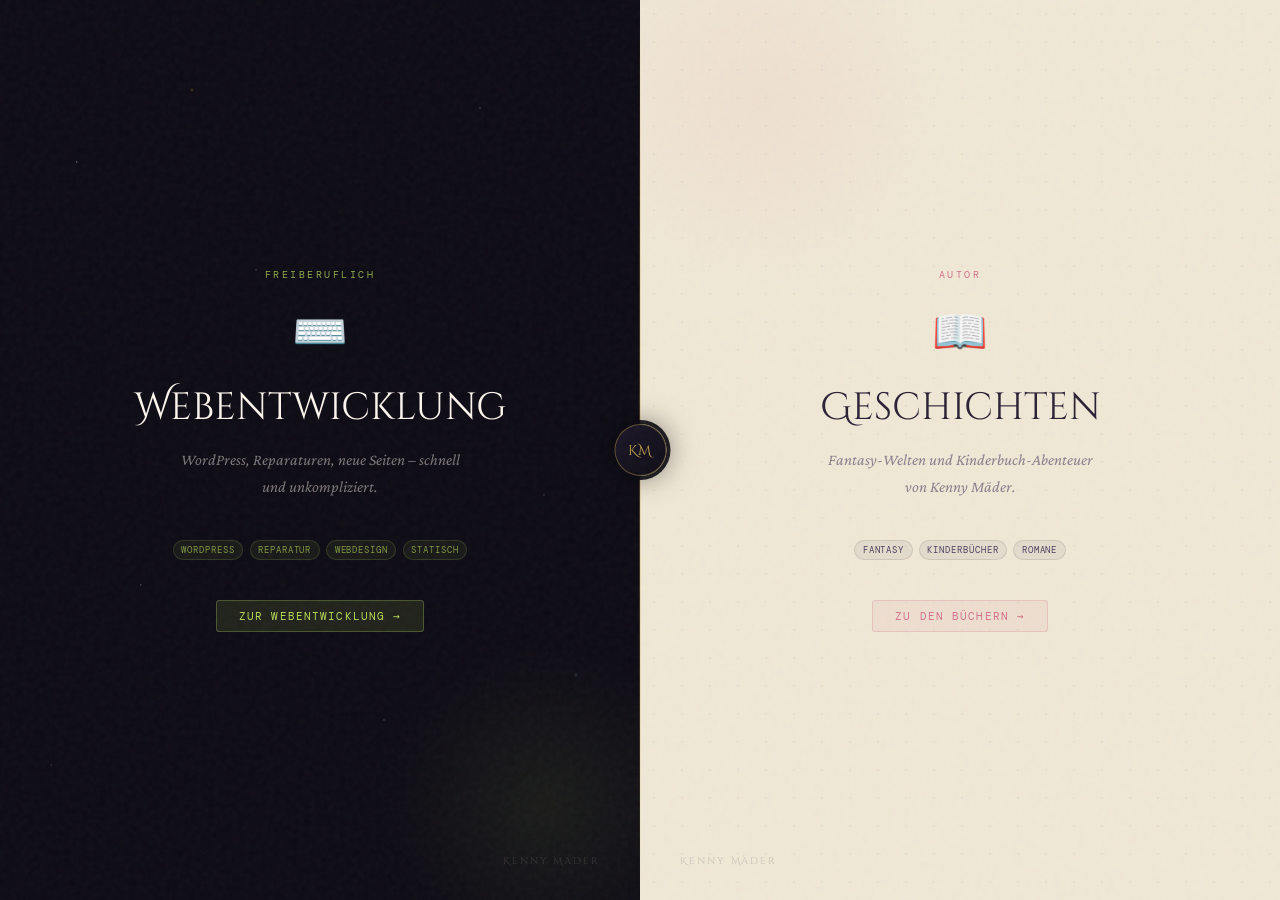
==== commit 4bd20929: "new schema" ====
--- a/index.html
+++ b/index.html
@@ -3,232 +3,52 @@
 <head>
 <meta charset="UTF-8">
 <meta name="viewport" content="width=device-width, initial-scale=1.0">
-<title>Kenny – Webentwicklung & WordPress Hilfe</title>
+<title>Kenny Mäder</title>
 <link rel="preconnect" href="https://fonts.googleapis.com">
-<link href="https://fonts.googleapis.com/css2?family=DM+Serif+Display:ital@0;1&family=DM+Mono:wght@300;400;500&family=DM+Sans:wght@300;400;500&display=swap" rel="stylesheet">
-<link rel="stylesheet" href="assets/css/main.css">
+<link href="https://fonts.googleapis.com/css2?family=Cinzel+Decorative:wght@400;700&family=Crimson+Pro:ital,wght@0,300;0,400;1,300;1,400&family=DM+Mono:wght@300;400&family=Nunito:wght@300;400;600&display=swap" rel="stylesheet">
+<link rel="stylesheet" href="assets/css/index.css">
 </head>
 <body>
 
-<!-- HERO -->
-<section class="hero">
-  <nav>
-    <div class="nav-tag"><span class="status-dot"></span>Verfügbar für Anfragen</div>
-    <div class="nav-tag">Leipzig & Region</div>
-  </nav>
+<!-- DIVIDER -->
+<div class="divider">
+  <div class="divider-badge">KM</div>
+</div>
 
-  <div class="hero-body">
-    <div class="eyebrow">Webentwickler · Freelancer</div>
-    <h1>Website<br>Probleme?<br><em>Gelöst.</em></h1>
-    <p class="hero-desc">
-      Ich helfe kleinen Unternehmen und Selbstständigen wenn etwas an der Website nicht stimmt – schnell, unkompliziert, ohne unnötige Kosten.
-    </p>
-    <div class="hero-cta">
-      <a href="#kontakt" class="btn-primary">→ Kostenlos anfragen</a>
-      <a href="#leistungen" class="btn-secondary">Leistungen</a>
+<!-- ─── DARK: WEBENTWICKLUNG ─── -->
+<a class="panel panel-dark" href="programmer.html">
+  <div class="panel-content">
+    <span class="panel-eyebrow">Freiberuflich</span>
+    <span class="panel-icon">⌨️</span>
+    <h2 class="panel-title">Web&shy;entwicklung</h2>
+    <p class="panel-desc">WordPress, Reparaturen, neue Seiten – schnell und unkompliziert.</p>
+    <div class="panel-tags">
+      <span class="tag">WordPress</span>
+      <span class="tag">Reparatur</span>
+      <span class="tag">Webdesign</span>
+      <span class="tag">Statisch</span>
     </div>
-    <div class="tag-list">
-      <span class="tag">WordPress</span>
-      <span class="tag">Website Reparatur</span>
-      <span class="tag">Webdesign</span>
-      <span class="tag">Statische Webseiten</span>
+    <span class="panel-cta">Zur Webentwicklung <span class="arrow">→</span></span>
+  </div>
+  <span class="watermark">Kenny Mäder</span>
+</a>
+
+<!-- ─── LIGHT: AUTOR ─── -->
+<a class="panel panel-light" href="author.html">
+  <div class="panel-content">
+    <span class="panel-eyebrow">Autor</span>
+    <span class="panel-icon">📖</span>
+    <h2 class="panel-title">Geschichten</h2>
+    <p class="panel-desc">Fantasy-Welten und Kinderbuch-Abenteuer von Kenny Mäder.</p>
+    <div class="panel-tags">
+      <span class="tag">Fantasy</span>
+      <span class="tag">Kinderbücher</span>
+      <span class="tag">Romane</span>
     </div>
+    <span class="panel-cta">Zu den Büchern <span class="arrow">→</span></span>
   </div>
+  <span class="watermark">Kenny Mäder</span>
+</a>
 
-  <div class="scroll-hint">Nach unten scrollen</div>
-  <div class="bg-text" aria-hidden="true">Web</div>
-</section>
-
-<!-- LEISTUNGEN -->
-<section id="leistungen" class="leistungen-section">
-  <div class="section-label">Was ich mache</div>
-  <h2>Hilfe wo sie gebraucht wird</h2>
-  <div class="services-grid">
-    <div class="service-card">
-      <span class="service-icon">⚙️</span>
-      <h3>WordPress Fehler beheben</h3>
-      <p>Plugins, Updates, Ladeprobleme – ich finde die Ursache und behebe sie ohne Umwege.</p>
-    </div>
-    <div class="service-card">
-      <span class="service-icon">📋</span>
-      <h3>Formulare & Funktionen</h3>
-      <p>Kontaktformulare, Buchungssysteme oder Plugins die plötzlich streiken – ich bring sie wieder zum Laufen.</p>
-    </div>
-    <div class="service-card">
-      <span class="service-icon">✏️</span>
-      <h3>Anpassungen & Updates</h3>
-      <p>Texte, Design, Layout – kleine Änderungen die sich angesammelt haben, erledige ich am Stück.</p>
-    </div>
-    <div class="service-card">
-      <span class="service-icon">🌐</span>
-      <h3>Neue Webseite erstellen</h3>
-      <p>Von der einfachen Visitenkarte bis zur kleinen Unternehmensseite – passend zum Budget.</p>
-    </div>
-    <div class="service-card">
-      <span class="service-icon">⚡</span>
-      <h3>Statische Webseiten</h3>
-      <p>Schnell, sicher, wartungsarm – ideal für alle die eine solide Online-Präsenz ohne großen Aufwand brauchen.</p>
-    </div>
-    <div class="service-card">
-      <span class="service-icon">💬</span>
-      <h3>Beratung & Analyse</h3>
-      <p>Ich schau mir das Problem erst unverbindlich an und erkläre verständlich was Sache ist – bevor Kosten entstehen.</p>
-    </div>
-  </div>
-</section>
-
-<!-- REFERENZEN -->
-<section id="referenzen" class="referenzen-section">
-  <div class="section-label">Bereits umgesetzt</div>
-  <h2>Referenzen</h2>
-  <div class="ref-grid">
-
-    <!-- ECHTE REFERENZ: simply-forever.de -->
-    <div class="ref-card">
-      <div class="ref-preview">
-        <img
-          class="ref-preview-real"
-          src="https://api.microlink.io/?url=https://simply-forever.de&screenshot=true&meta=false&embed=screenshot.url"
-          alt="Screenshot simply-forever.de"
-          onerror="this.style.display='none'; this.parentElement.querySelector('.ref-preview-dummy').style.display='flex';"
-        />
-        <div class="ref-preview-dummy" style="display:none;">Simply<br>Forever</div>
-      </div>
-      <div class="ref-body">
-        <div class="ref-type">Statische Webseite</div>
-        <div class="ref-name">Simply Forever</div>
-        <p class="ref-desc">Webseite für eine Hochzeitsplanerin – schlicht, elegant und auf mobile Nutzung optimiert.</p>
-        <a href="https://simply-forever.de" target="_blank" rel="noopener" class="ref-link">↗ simply-forever.de</a>
-      </div>
-    </div>
-
-    <!-- DUMMY 2 -->
-    <div class="ref-card">
-      <div class="ref-preview">
-        <div class="ref-preview-dummy" style="display:flex;">Projekt</div>
-        <span class="ref-dummy-badge">Demnächst</span>
-      </div>
-      <div class="ref-body">
-        <div class="ref-type">WordPress</div>
-        <div class="ref-name">Handwerksbetrieb Müller</div>
-        <p class="ref-desc">WordPress-Fehler behoben, Kontaktformular repariert und Ladezeiten deutlich verbessert.</p>
-        <span class="ref-link" style="opacity:0.4; cursor:default;">↗ Referenz folgt</span>
-      </div>
-    </div>
-
-    <!-- DUMMY 3 -->
-    <div class="ref-card">
-      <div class="ref-preview">
-        <div class="ref-preview-dummy" style="display:flex;">Projekt</div>
-        <span class="ref-dummy-badge">Demnächst</span>
-      </div>
-      <div class="ref-body">
-        <div class="ref-type">Webseite erstellt</div>
-        <div class="ref-name">Kosmetikstudio Leipzig</div>
-        <p class="ref-desc">Neue einfache Webseite mit Leistungsübersicht, Galerie und Buchungslink – ohne CMS, wartungsarm.</p>
-        <span class="ref-link" style="opacity:0.4; cursor:default;">↗ Referenz folgt</span>
-      </div>
-    </div>
-
-    <!-- DUMMY 4 -->
-    <div class="ref-card">
-      <div class="ref-preview">
-        <div class="ref-preview-dummy" style="display:flex;">Projekt</div>
-        <span class="ref-dummy-badge">Demnächst</span>
-      </div>
-      <div class="ref-body">
-        <div class="ref-type">Anpassung</div>
-        <div class="ref-name">Online-Shop Redesign</div>
-        <p class="ref-desc">Layout-Anpassungen, Plugin-Update und Behebung eines kritischen Checkout-Fehlers in WooCommerce.</p>
-        <span class="ref-link" style="opacity:0.4; cursor:default;">↗ Referenz folgt</span>
-      </div>
-    </div>
-
-  </div>
-</section>
-
-<!-- PREISE -->
-<section id="preise" class="pricing-section">
-  <div class="section-label">Transparent & fair</div>
-  <h2>Typische Preise</h2>
-  <div class="pricing-grid">
-    <div class="price-card">
-      <div class="price-label">Einstieg</div>
-      <div class="price-name">WordPress-Fehler</div>
-      <div class="price-amount">30 <span>€ ab</span></div>
-      <div class="price-note">Kleine Fehler, Anzeigeprobleme, defekte Elemente</div>
-    </div>
-    <div class="price-card">
-      <div class="price-label">Reparatur</div>
-      <div class="price-name">Formular / Plugin</div>
-      <div class="price-amount">40 <span>€ ab</span></div>
-      <div class="price-note">Kontaktformular, Buchung oder Funktion wiederherstellen</div>
-    </div>
-    <div class="price-card">
-      <div class="price-label">Anpassung</div>
-      <div class="price-name">Bestehende Seite</div>
-      <div class="price-amount">30 <span>€ ab</span></div>
-      <div class="price-note">Texte, Design, Bilder, Struktur ändern</div>
-    </div>
-    <div class="price-card">
-      <div class="price-label">Neuprojekt</div>
-      <div class="price-name">Statische Webseite</div>
-      <div class="price-amount">150 <span>€ ab</span></div>
-      <div class="price-note">Einfache, schnelle Seite von Grund auf – ohne laufende Kosten</div>
-    </div>
-  </div>
-</section>
-
-<!-- ÜBER MICH -->
-<section id="ueber" class="ueber-section">
-  <div class="section-label">Wer steckt dahinter</div>
-  <div class="about-section">
-    <div class="about-text">
-      <h2>Hallo,<br>ich bin Kenny.</h2>
-      <p>Ich bin Softwareentwickler aus der Region und habe gemerkt: Viele kleine Unternehmen und Selbstständige haben eine Website, bei der irgendwas hakt – aber keine Zeit, keinen Ansprechpartner oder Angst vor hohen Agenturkosten.</p>
-      <p>Genau da komme ich ins Spiel. Kein großes Büro, kein aufgeblähtes Angebot – einfach jemand der das Problem anschaut, ehrlich sagt was machbar ist und es dann löst.</p>
-    </div>
-    <div class="about-values">
-      <div class="value-item">
-        <div class="value-num">01</div>
-        <div>
-          <h4>Verständlich erklärt</h4>
-          <p>Kein Fachchinesisch. Ich erkläre was ich mache und warum – damit du weißt wofür du bezahlst.</p>
-        </div>
-      </div>
-      <div class="value-item">
-        <div class="value-num">02</div>
-        <div>
-          <h4>Keine unnötigen Kosten</h4>
-          <p>Erst schauen, dann entscheiden. Die erste Einschätzung ist immer kostenlos und unverbindlich.</p>
-        </div>
-      </div>
-      <div class="value-item">
-        <div class="value-num">03</div>
-        <div>
-          <h4>Schnell & unkompliziert</h4>
-          <p>Kleine Probleme brauchen keine Projektplanung. Ich bin direkt ansprechbar und arbeite effizient.</p>
-        </div>
-      </div>
-    </div>
-  </div>
-</section>
-
-<!-- KONTAKT -->
-<section id="kontakt" class="contact-section">
-  <div class="section-label" style="justify-content:center;max-width:none;">Kontakt aufnehmen</div>
-  <h2>Problem gefunden?<br><em>Einfach schreiben.</em></h2>
-  <p>Kurz beschreiben was nicht funktioniert – ich schaue es mir unverbindlich an und melde mich schnell zurück.</p>
-  <div class="contact-box">
-    <a href="/cdn-cgi/l/email-protection#157d7479797a557e707b7b6c38627077707b61627c767e79607b723b7170" class="btn-primary" style="font-size:0.9rem; padding: 1em 2.5em;">
-      → Nachricht schreiben
-    </a>
-    <div class="contact-note"><span class="status-dot"></span>Unverbindlich & kostenlos anfragen</div>
-  </div>
-</section>
-
-<!-- FOOTER -->
-<footer>
-  <span>© 2025 Kenny – Webentwicklung aus der Region</span>
-  <span><a href="datenschutz.html"target="_blank" rel="noopener" class="ref-link">↗ Datenschutz</a></br><a href="impressum.html"target="_blank" rel="noopener" class="ref-link">↗ Impressum</a></span>
-</footer>
+</body>
+</html>
--- a/assets/css/index.css
+++ b/assets/css/index.css
@@ -0,0 +1,387 @@
+  :root {
+    --night: #0d0b14;
+    --dawn: #fdf6ee;
+    --dawn2: #f0e8d6;
+    --gold: #c9a84c;
+    --gold2: #e8c97a;
+    --rose: #d4708a;
+    --sky: #7bafd4;
+    --ink: #2a2035;
+    --ink2: #4a3f60;
+  }
+
+  *, *::before, *::after { box-sizing: border-box; margin: 0; padding: 0; }
+  html, body { height: 100%; overflow: hidden; }
+
+  body {
+    display: flex;
+    font-family: 'Crimson Pro', serif;
+    position: relative;
+  }
+
+  /* ─── GRAIN ─── */
+  body::before {
+    content: '';
+    position: fixed;
+    inset: 0;
+    background-image: url("data:image/svg+xml,%3Csvg viewBox='0 0 200 200' xmlns='http://www.w3.org/2000/svg'%3E%3Cfilter id='n'%3E%3CfeTurbulence type='fractalNoise' baseFrequency='0.75' numOctaves='4' stitchTiles='stitch'/%3E%3C/filter%3E%3Crect width='100%25' height='100%25' filter='url(%23n)' opacity='0.04'/%3E%3C/svg%3E");
+    pointer-events: none;
+    z-index: 9999;
+  }
+
+  /* ─── DIVIDER LINE ─── */
+  .divider {
+    position: fixed;
+    left: 50%;
+    top: 0; bottom: 0;
+    width: 1px;
+    background: linear-gradient(to bottom,
+      transparent 0%,
+      rgba(201,168,76,0.4) 20%,
+      rgba(201,168,76,0.6) 50%,
+      rgba(201,168,76,0.4) 80%,
+      transparent 100%
+    );
+    z-index: 10;
+    transform: translateX(-50%);
+    transition: opacity 0.4s;
+  }
+
+  /* Center monogram on divider */
+  .divider-badge {
+    position: absolute;
+    top: 50%;
+    left: 50%;
+    transform: translate(-50%, -50%);
+    width: 52px; height: 52px;
+    border-radius: 50%;
+    background: linear-gradient(135deg, #1a1528, #0d0b14);
+    border: 1px solid rgba(201,168,76,0.4);
+    display: flex;
+    align-items: center;
+    justify-content: center;
+    font-family: 'Cinzel Decorative', serif;
+    font-size: 0.9rem;
+    color: var(--gold);
+    z-index: 11;
+    box-shadow: 0 0 30px rgba(0,0,0,0.6), 0 0 0 4px rgba(13,11,20,0.9);
+    letter-spacing: 0.05em;
+  }
+
+  /* ─── PANELS ─── */
+  .panel {
+    width: 50%;
+    height: 100vh;
+    display: flex;
+    flex-direction: column;
+    align-items: center;
+    justify-content: center;
+    padding: 3rem 4rem;
+    position: relative;
+    overflow: hidden;
+    cursor: pointer;
+    text-decoration: none;
+    transition: width 0.6s cubic-bezier(0.77, 0, 0.175, 1);
+  }
+
+  body:has(.panel-dark:hover) .panel-dark { width: 58%; }
+  body:has(.panel-dark:hover) .panel-light { width: 42%; }
+  body:has(.panel-light:hover) .panel-light { width: 58%; }
+  body:has(.panel-light:hover) .panel-dark { width: 42%; }
+
+  /* ─── DARK PANEL (Webentwicklung) ─── */
+  .panel-dark {
+    background: var(--night);
+    color: var(--dawn);
+  }
+
+  /* Stars */
+  .panel-dark::before {
+    content: '';
+    position: absolute;
+    inset: 0;
+    background:
+      radial-gradient(1px 1px at 12% 18%, rgba(255,255,255,0.55) 0%, transparent 100%),
+      radial-gradient(1px 1px at 75% 12%, rgba(255,255,255,0.45) 0%, transparent 100%),
+      radial-gradient(1px 1px at 40% 30%, rgba(255,255,255,0.35) 0%, transparent 100%),
+      radial-gradient(1px 1px at 22% 65%, rgba(255,255,255,0.4) 0%, transparent 100%),
+      radial-gradient(1px 1px at 85% 55%, rgba(255,255,255,0.3) 0%, transparent 100%),
+      radial-gradient(1px 1px at 60% 80%, rgba(255,255,255,0.35) 0%, transparent 100%),
+      radial-gradient(1px 1px at 8%  85%, rgba(255,255,255,0.25) 0%, transparent 100%),
+      radial-gradient(2px 2px at 30% 10%, rgba(201,168,76,0.35) 0%, transparent 100%),
+      radial-gradient(2px 2px at 90% 75%, rgba(123,175,212,0.25) 0%, transparent 100%);
+    pointer-events: none;
+    transition: opacity 0.4s;
+  }
+
+  /* Glow orb dark */
+  .panel-dark::after {
+    content: '';
+    position: absolute;
+    width: 350px; height: 350px;
+    border-radius: 50%;
+    background: radial-gradient(circle, rgba(200,240,96,0.07) 0%, transparent 65%);
+    bottom: -80px; right: -80px;
+    pointer-events: none;
+    animation: pulse 7s ease-in-out infinite;
+  }
+
+  @keyframes pulse {
+    0%, 100% { transform: scale(1); opacity: 0.7; }
+    50% { transform: scale(1.2); opacity: 1; }
+  }
+
+  /* ─── LIGHT PANEL (Autor) ─── */
+  .panel-light {
+    background: var(--dawn2);
+    color: var(--ink);
+  }
+
+  /* Subtle paper texture dots */
+  .panel-light::before {
+    content: '';
+    position: absolute;
+    inset: 0;
+    background-image: radial-gradient(circle, rgba(42,32,53,0.04) 1px, transparent 1px);
+    background-size: 28px 28px;
+    pointer-events: none;
+  }
+
+  /* Warm glow light */
+  .panel-light::after {
+    content: '';
+    position: absolute;
+    width: 400px; height: 400px;
+    border-radius: 50%;
+    background: radial-gradient(circle, rgba(212,112,138,0.07) 0%, transparent 65%);
+    top: -100px; left: -80px;
+    pointer-events: none;
+    animation: pulse 9s ease-in-out infinite 1s;
+  }
+
+  /* ─── PANEL CONTENT ─── */
+  .panel-content {
+    position: relative;
+    z-index: 2;
+    display: flex;
+    flex-direction: column;
+    align-items: center;
+    text-align: center;
+    gap: 0;
+    pointer-events: none;
+  }
+
+  .panel-eyebrow {
+    font-family: 'DM Mono', monospace;
+    font-size: 0.62rem;
+    letter-spacing: 0.25em;
+    text-transform: uppercase;
+    margin-bottom: 1.5rem;
+    opacity: 0;
+    animation: fadeUp 0.7s ease forwards;
+  }
+
+  .panel-dark .panel-eyebrow {
+    color: rgba(200,240,96,0.7);
+    animation-delay: 0.2s;
+  }
+  .panel-light .panel-eyebrow {
+    color: var(--rose);
+    animation-delay: 0.4s;
+  }
+
+  .panel-icon {
+    font-size: 2.8rem;
+    margin-bottom: 1.75rem;
+    display: block;
+    opacity: 0;
+    animation: fadeUp 0.7s ease forwards;
+    transition: transform 0.3s;
+  }
+
+  .panel-dark .panel-icon { animation-delay: 0.3s; }
+  .panel-light .panel-icon { animation-delay: 0.5s; }
+
+  .panel:hover .panel-icon { transform: translateY(-4px) scale(1.08); }
+
+  .panel-title {
+    font-family: 'Cinzel Decorative', serif;
+    font-size: clamp(1.6rem, 3vw, 2.6rem);
+    font-weight: 400;
+    line-height: 1.15;
+    margin-bottom: 1rem;
+    opacity: 0;
+    animation: fadeUp 0.7s ease forwards;
+  }
+
+  .panel-dark .panel-title {
+    color: var(--dawn);
+    animation-delay: 0.35s;
+  }
+  .panel-light .panel-title {
+    color: var(--ink);
+    animation-delay: 0.55s;
+  }
+
+  .panel-desc {
+    font-size: 1rem;
+    font-style: italic;
+    line-height: 1.7;
+    max-width: 280px;
+    margin-bottom: 2.5rem;
+    opacity: 0;
+    animation: fadeUp 0.7s ease forwards;
+  }
+
+  .panel-dark .panel-desc {
+    color: rgba(253,246,238,0.45);
+    animation-delay: 0.45s;
+  }
+  .panel-light .panel-desc {
+    color: var(--ink2);
+    opacity: 0;
+    animation-delay: 0.65s;
+  }
+
+  .panel-light .panel-desc { animation: fadeUpMuted 0.7s 0.65s ease forwards; }
+
+  @keyframes fadeUpMuted {
+    from { opacity: 0; transform: translateY(16px); }
+    to   { opacity: 0.6; transform: translateY(0); }
+  }
+
+  .panel-tags {
+    display: flex;
+    flex-wrap: wrap;
+    justify-content: center;
+    gap: 0.4rem;
+    margin-bottom: 2.5rem;
+    opacity: 0;
+    animation: fadeUp 0.7s ease forwards;
+  }
+
+  .panel-dark .panel-tags { animation-delay: 0.5s; }
+  .panel-light .panel-tags { animation-delay: 0.7s; }
+
+  .tag {
+    font-family: 'DM Mono', monospace;
+    font-size: 0.58rem;
+    letter-spacing: 0.1em;
+    text-transform: uppercase;
+    padding: 0.3em 0.8em;
+    border-radius: 2em;
+  }
+
+  .panel-dark .tag {
+    background: rgba(200,240,96,0.06);
+    border: 1px solid rgba(200,240,96,0.15);
+    color: rgba(200,240,96,0.6);
+  }
+
+  .panel-light .tag {
+    background: rgba(42,32,53,0.06);
+    border: 1px solid rgba(42,32,53,0.12);
+    color: var(--ink2);
+  }
+
+  .panel-cta {
+    font-family: 'DM Mono', monospace;
+    font-size: 0.7rem;
+    letter-spacing: 0.1em;
+    text-transform: uppercase;
+    padding: 0.75em 2em;
+    border-radius: 0.3em;
+    display: inline-flex;
+    align-items: center;
+    gap: 0.5rem;
+    opacity: 0;
+    animation: fadeUp 0.7s ease forwards;
+    transition: all 0.25s;
+  }
+
+  .panel-dark .panel-cta {
+    background: rgba(200,240,96,0.1);
+    border: 1px solid rgba(200,240,96,0.25);
+    color: rgba(200,240,96,0.9);
+    animation-delay: 0.55s;
+  }
+
+  .panel-dark:hover .panel-cta {
+    background: rgba(200,240,96,0.18);
+    border-color: rgba(200,240,96,0.5);
+    color: #c8f060;
+    transform: translateY(-2px);
+  }
+
+  .panel-light .panel-cta {
+    background: rgba(212,112,138,0.08);
+    border: 1px solid rgba(212,112,138,0.25);
+    color: var(--rose);
+    animation-delay: 0.75s;
+  }
+
+  .panel-light:hover .panel-cta {
+    background: rgba(212,112,138,0.15);
+    border-color: rgba(212,112,138,0.5);
+    transform: translateY(-2px);
+  }
+
+  /* Arrow animation on hover */
+  .arrow {
+    display: inline-block;
+    transition: transform 0.25s;
+  }
+
+  .panel:hover .arrow { transform: translateX(4px); }
+
+  @keyframes fadeUp {
+    from { opacity: 0; transform: translateY(16px); }
+    to   { opacity: 1; transform: translateY(0); }
+  }
+
+  /* ─── NAME WATERMARK ─── */
+  .watermark {
+    position: absolute;
+    bottom: 2rem;
+    font-family: 'Cinzel Decorative', serif;
+    font-size: 0.6rem;
+    letter-spacing: 0.2em;
+    pointer-events: none;
+    z-index: 2;
+    opacity: 0;
+    animation: fadeUp 1s 1s ease forwards;
+  }
+
+  .panel-dark .watermark { color: rgba(253,246,238,0.15); right: 2.5rem; }
+  .panel-light .watermark { color: rgba(42,32,53,0.2); left: 2.5rem; }
+
+  /* ─── MOBILE ─── */
+  @media (max-width: 700px) {
+    html, body { height: auto; overflow: auto; }
+    body { flex-direction: column; }
+    .divider {
+      left: 0; right: 0;
+      top: 50%; bottom: auto;
+      width: auto; height: 1px;
+      background: linear-gradient(to right,
+        transparent 0%,
+        rgba(201,168,76,0.4) 20%,
+        rgba(201,168,76,0.6) 50%,
+        rgba(201,168,76,0.4) 80%,
+        transparent 100%
+      );
+    }
+    .divider-badge {
+      top: 0; left: 50%;
+      transform: translate(-50%, -50%);
+    }
+    .panel {
+      width: 100% !important;
+      height: 100vh;
+      padding: 3rem 2rem;
+    }
+    body:has(.panel-dark:hover) .panel-dark,
+    body:has(.panel-dark:hover) .panel-light,
+    body:has(.panel-light:hover) .panel-light,
+    body:has(.panel-light:hover) .panel-dark { width: 100%; }
+  }
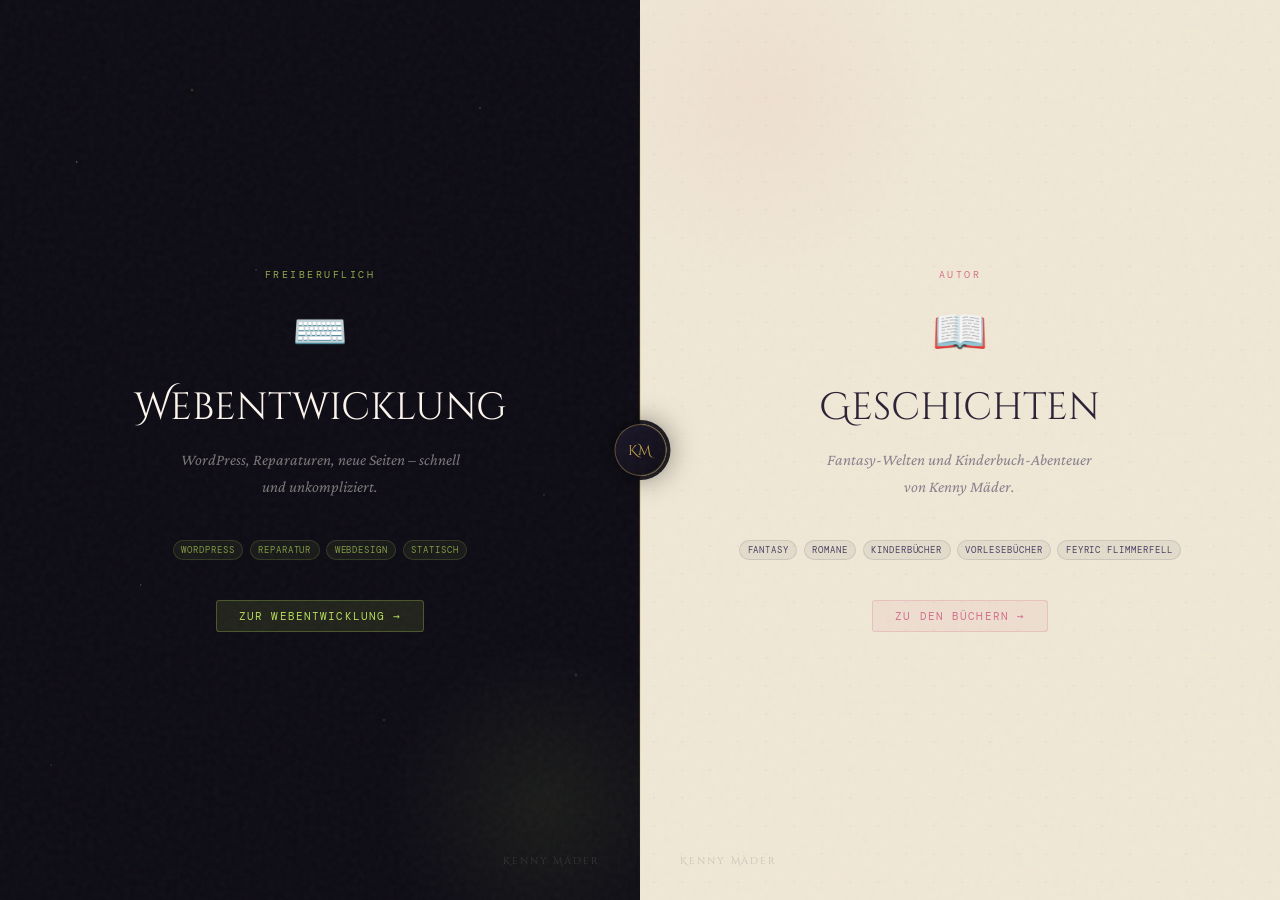
==== commit 2c8b5514: "Update index.html" ====
--- a/index.html
+++ b/index.html
@@ -42,8 +42,10 @@
     <p class="panel-desc">Fantasy-Welten und Kinderbuch-Abenteuer von Kenny Mäder.</p>
     <div class="panel-tags">
       <span class="tag">Fantasy</span>
+      <span class="tag">Romane</span>
       <span class="tag">Kinderbücher</span>
-      <span class="tag">Romane</span>
+      <span class="tag">Vorlesebücher</span>
+      <span class="tag">Feyric Flimmerfell</span>
     </div>
     <span class="panel-cta">Zu den Büchern <span class="arrow">→</span></span>
   </div>
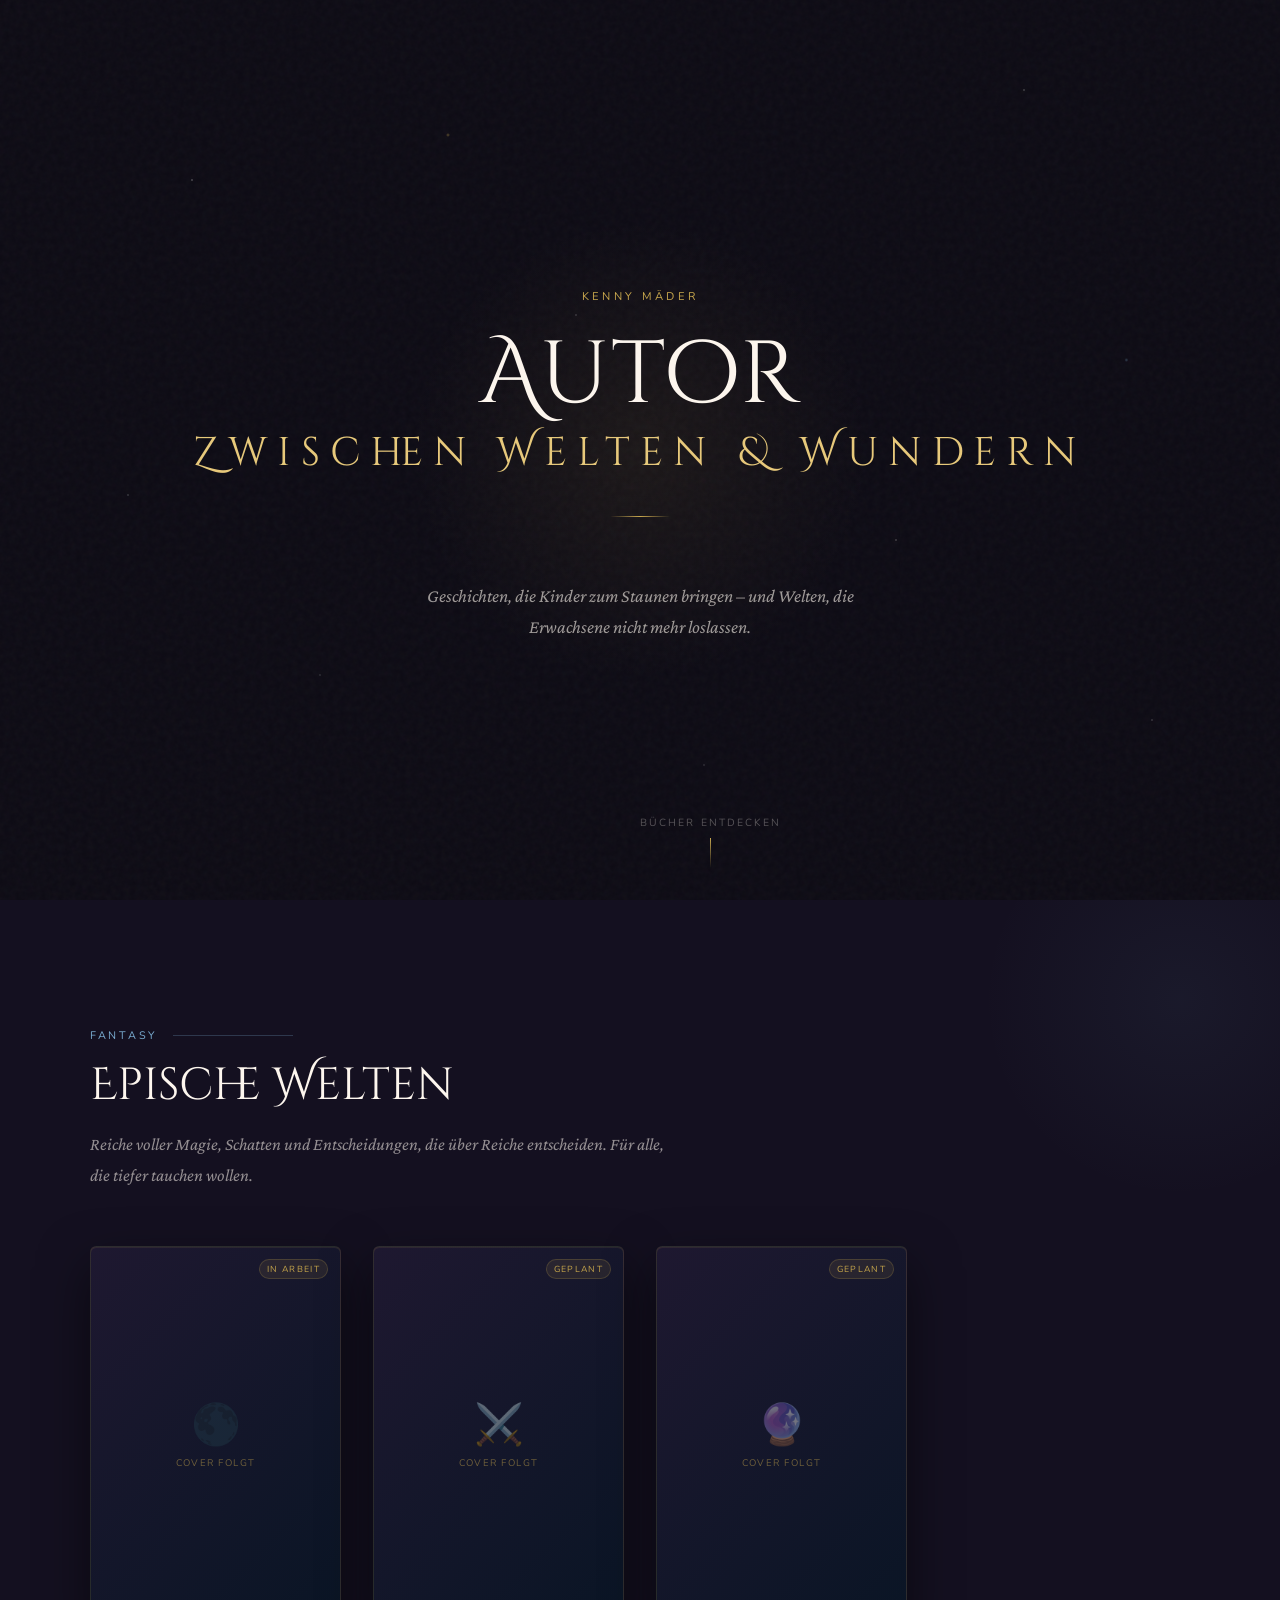
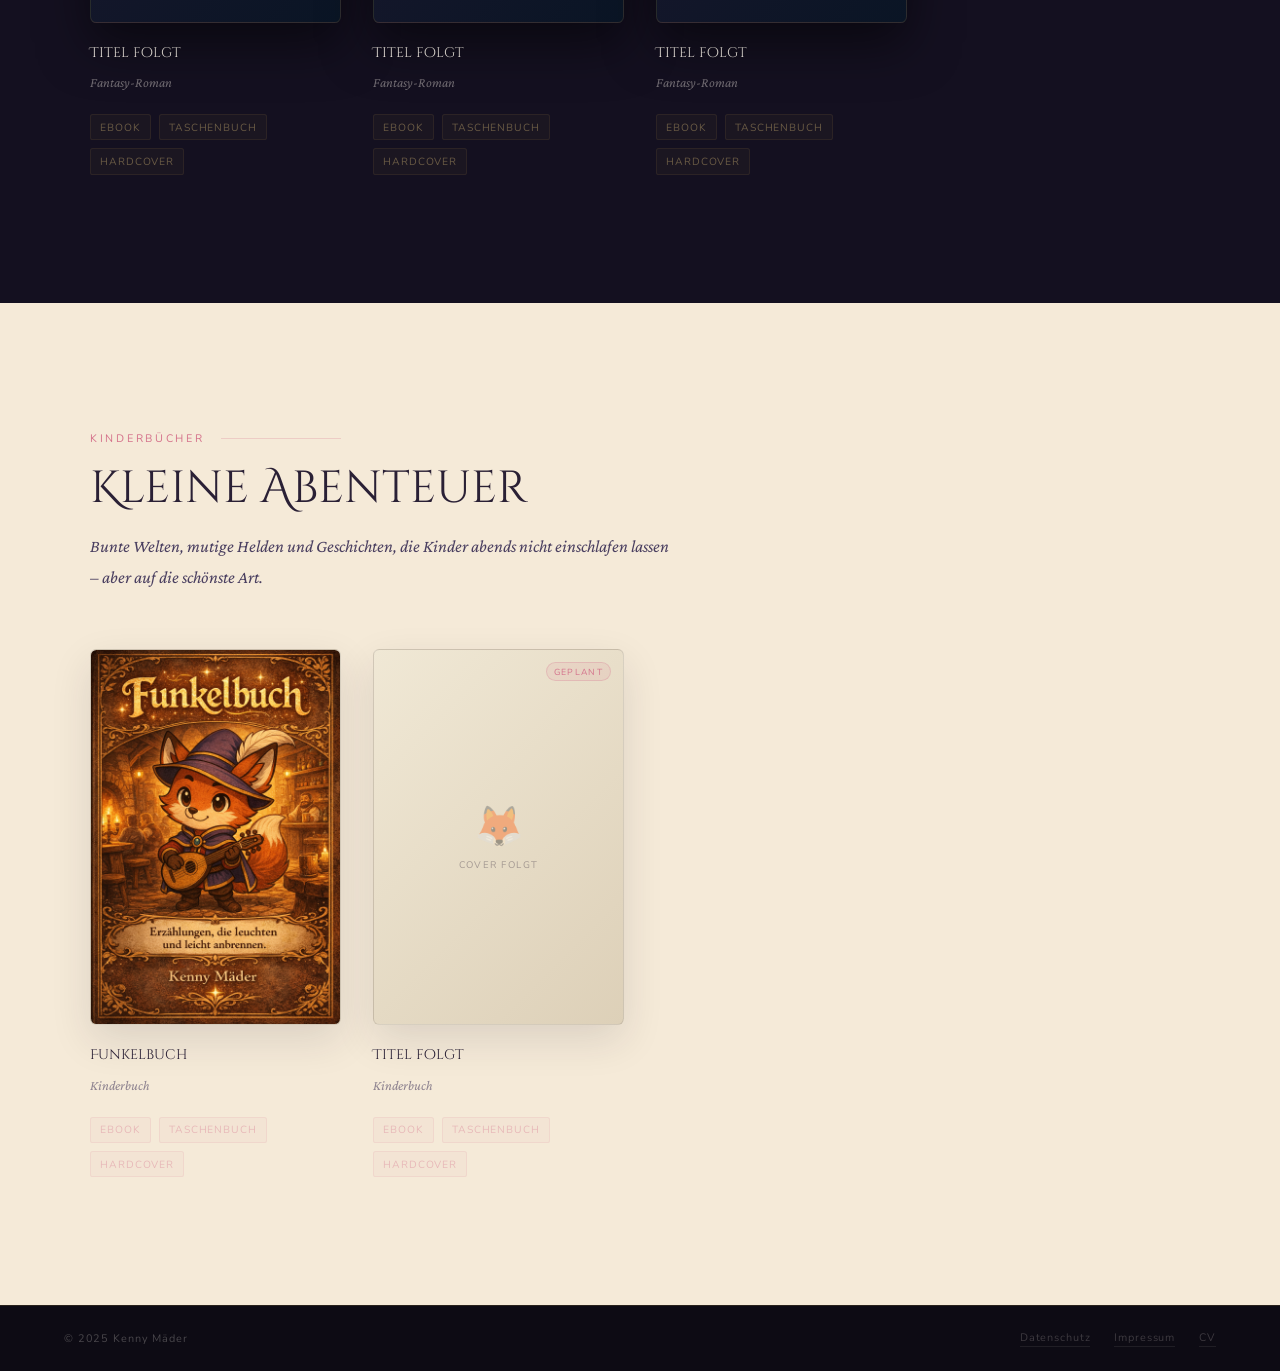
==== commit 48379aa7: "new design" ====
--- a/index.html
+++ b/index.html
@@ -1,56 +1,140 @@
 <!DOCTYPE html>
 <html lang="de">
 <head>
-<meta charset="UTF-8">
-<meta name="viewport" content="width=device-width, initial-scale=1.0">
-<title>Kenny Mäder</title>
-<link rel="preconnect" href="https://fonts.googleapis.com">
-<link href="https://fonts.googleapis.com/css2?family=Cinzel+Decorative:wght@400;700&family=Crimson+Pro:ital,wght@0,300;0,400;1,300;1,400&family=DM+Mono:wght@300;400&family=Nunito:wght@300;400;600&display=swap" rel="stylesheet">
-<link rel="stylesheet" href="assets/css/index.css">
+  <meta charset="UTF-8">
+  <meta name="viewport" content="width=device-width, initial-scale=1.0">
+  <title>Kenny Mäder – Autor</title>
+  <link rel="preconnect" href="https://fonts.googleapis.com">
+  <link href="https://fonts.googleapis.com/css2?family=Cinzel+Decorative:wght@400;700&family=Crimson+Pro:ital,wght@0,300;0,400;0,600;1,300;1,400&family=Nunito:wght@300;400;600&display=swap" rel="stylesheet">
+  <link rel="stylesheet" href="assets/css/index.css">
 </head>
 <body>
 
-<!-- DIVIDER -->
-<div class="divider">
-  <div class="divider-badge">KM</div>
-</div>
+<!-- HERO -->
+<section class="hero">
+  <div class="hero-eyebrow">Kenny Mäder</div>
+  <h1>
+    Autor
+    <span>Zwischen Welten &amp; Wundern</span>
+  </h1>
+  <div class="hero-divider"></div>
+  <p class="hero-desc">
+    Geschichten, die Kinder zum Staunen bringen – und Welten, die Erwachsene nicht mehr loslassen.
+  </p>
+  <div class="scroll-down">Bücher entdecken</div>
+</section>
 
-<!-- ─── DARK: WEBENTWICKLUNG ─── -->
-<a class="panel panel-dark" href="programmer.html">
-  <div class="panel-content">
-    <span class="panel-eyebrow">Freiberuflich</span>
-    <span class="panel-icon">⌨️</span>
-    <h2 class="panel-title">Web&shy;entwicklung</h2>
-    <p class="panel-desc">WordPress, Reparaturen, neue Seiten – schnell und unkompliziert.</p>
-    <div class="panel-tags">
-      <span class="tag">WordPress</span>
-      <span class="tag">Reparatur</span>
-      <span class="tag">Webdesign</span>
-      <span class="tag">Statisch</span>
+<!-- ─── FANTASY ─── -->
+<section class="genre-section fantasy-section">
+  <div class="section-inner">
+    <div class="section-tag">Fantasy</div>
+    <h2 class="section-title">Epische Welten</h2>
+    <p class="section-desc">
+      Reiche voller Magie, Schatten und Entscheidungen, die über Reiche entscheiden. Für alle, die tiefer tauchen wollen.
+    </p>
+    <div class="book-grid">
+      <div class="book-card">
+        <div class="book-cover">
+          <div class="book-cover-soon">
+            <span class="cover-icon">🌑</span>
+            <span class="cover-label">Cover folgt</span>
+          </div>
+          <span class="soon-badge">In Arbeit</span>
+        </div>
+        <div class="book-title">Titel folgt</div>
+        <div class="book-sub">Fantasy-Roman</div>
+        <div class="book-links">
+          <span class="buy-btn soon">eBook</span>
+          <span class="buy-btn soon">Taschenbuch</span>
+          <span class="buy-btn soon">Hardcover</span>
+        </div>
+      </div>
+      <div class="book-card">
+        <div class="book-cover">
+          <div class="book-cover-soon">
+            <span class="cover-icon">⚔️</span>
+            <span class="cover-label">Cover folgt</span>
+          </div>
+          <span class="soon-badge">Geplant</span>
+        </div>
+        <div class="book-title">Titel folgt</div>
+        <div class="book-sub">Fantasy-Roman</div>
+        <div class="book-links">
+          <span class="buy-btn soon">eBook</span>
+          <span class="buy-btn soon">Taschenbuch</span>
+          <span class="buy-btn soon">Hardcover</span>
+        </div>
+      </div>
+      <div class="book-card">
+        <div class="book-cover">
+          <div class="book-cover-soon">
+            <span class="cover-icon">🔮</span>
+            <span class="cover-label">Cover folgt</span>
+          </div>
+          <span class="soon-badge">Geplant</span>
+        </div>
+        <div class="book-title">Titel folgt</div>
+        <div class="book-sub">Fantasy-Roman</div>
+        <div class="book-links">
+          <span class="buy-btn soon">eBook</span>
+          <span class="buy-btn soon">Taschenbuch</span>
+          <span class="buy-btn soon">Hardcover</span>
+        </div>
+      </div>
     </div>
-    <span class="panel-cta">Zur Webentwicklung <span class="arrow">→</span></span>
   </div>
-  <span class="watermark">Kenny Mäder</span>
-</a>
+</section>
 
-<!-- ─── LIGHT: AUTOR ─── -->
-<a class="panel panel-light" href="author.html">
-  <div class="panel-content">
-    <span class="panel-eyebrow">Autor</span>
-    <span class="panel-icon">📖</span>
-    <h2 class="panel-title">Geschichten</h2>
-    <p class="panel-desc">Fantasy-Welten und Kinderbuch-Abenteuer von Kenny Mäder.</p>
-    <div class="panel-tags">
-      <span class="tag">Fantasy</span>
-      <span class="tag">Romane</span>
-      <span class="tag">Kinderbücher</span>
-      <span class="tag">Vorlesebücher</span>
-      <span class="tag">Feyric Flimmerfell</span>
+<!-- ─── KINDERBÜCHER ─── -->
+<section class="genre-section kinder-section">
+  <div class="section-inner">
+    <div class="section-tag">Kinderbücher</div>
+    <h2 class="section-title">Kleine Abenteuer</h2>
+    <p class="section-desc">
+      Bunte Welten, mutige Helden und Geschichten, die Kinder abends nicht einschlafen lassen – aber auf die schönste Art.
+    </p>
+    <div class="book-grid">
+      <div class="book-card">
+        <div class="book-cover">
+          <img src="images/Funkelbuch_01.png" alt="Funkelbuch" style="width:100%; height:100%; object-fit:cover; object-position:center;">
+        </div>
+        <div class="book-title">Funkelbuch</div>
+        <div class="book-sub">Kinderbuch</div>
+        <div class="book-links">
+          <span class="buy-btn soon">eBook</span>
+          <span class="buy-btn soon">Taschenbuch</span>
+          <span class="buy-btn soon">Hardcover</span>
+        </div>
+      </div>
+      <div class="book-card">
+        <div class="book-cover">
+          <div class="book-cover-soon">
+            <span class="cover-icon">🦊</span>
+            <span class="cover-label">Cover folgt</span>
+          </div>
+          <span class="soon-badge">Geplant</span>
+        </div>
+        <div class="book-title">Titel folgt</div>
+        <div class="book-sub">Kinderbuch</div>
+        <div class="book-links">
+          <span class="buy-btn soon">eBook</span>
+          <span class="buy-btn soon">Taschenbuch</span>
+          <span class="buy-btn soon">Hardcover</span>
+        </div>
+      </div>
     </div>
-    <span class="panel-cta">Zu den Büchern <span class="arrow">→</span></span>
   </div>
-  <span class="watermark">Kenny Mäder</span>
-</a>
+</section>
+
+<!-- FOOTER -->
+<footer>
+  <span>© 2025 Kenny Mäder</span>
+  <div class="footer-links">
+    <a href="datenschutz.html">Datenschutz</a>
+    <a href="impressum.html">Impressum</a>
+    <a href="programmer.html">CV</a>
+  </div>
+</footer>
 
 </body>
-</html>
+</html>
--- a/assets/css/index.css
+++ b/assets/css/index.css
@@ -1,387 +1,463 @@
-  :root {
-    --night: #0d0b14;
-    --dawn: #fdf6ee;
-    --dawn2: #f0e8d6;
-    --gold: #c9a84c;
-    --gold2: #e8c97a;
-    --rose: #d4708a;
-    --sky: #7bafd4;
-    --ink: #2a2035;
-    --ink2: #4a3f60;
-  }
-
-  *, *::before, *::after { box-sizing: border-box; margin: 0; padding: 0; }
-  html, body { height: 100%; overflow: hidden; }
-
-  body {
-    display: flex;
-    font-family: 'Crimson Pro', serif;
-    position: relative;
-  }
-
-  /* ─── GRAIN ─── */
-  body::before {
-    content: '';
-    position: fixed;
-    inset: 0;
-    background-image: url("data:image/svg+xml,%3Csvg viewBox='0 0 200 200' xmlns='http://www.w3.org/2000/svg'%3E%3Cfilter id='n'%3E%3CfeTurbulence type='fractalNoise' baseFrequency='0.75' numOctaves='4' stitchTiles='stitch'/%3E%3C/filter%3E%3Crect width='100%25' height='100%25' filter='url(%23n)' opacity='0.04'/%3E%3C/svg%3E");
-    pointer-events: none;
-    z-index: 9999;
-  }
-
-  /* ─── DIVIDER LINE ─── */
-  .divider {
-    position: fixed;
-    left: 50%;
-    top: 0; bottom: 0;
-    width: 1px;
-    background: linear-gradient(to bottom,
-      transparent 0%,
-      rgba(201,168,76,0.4) 20%,
-      rgba(201,168,76,0.6) 50%,
-      rgba(201,168,76,0.4) 80%,
-      transparent 100%
-    );
-    z-index: 10;
-    transform: translateX(-50%);
-    transition: opacity 0.4s;
-  }
-
-  /* Center monogram on divider */
-  .divider-badge {
-    position: absolute;
-    top: 50%;
-    left: 50%;
-    transform: translate(-50%, -50%);
-    width: 52px; height: 52px;
-    border-radius: 50%;
-    background: linear-gradient(135deg, #1a1528, #0d0b14);
-    border: 1px solid rgba(201,168,76,0.4);
-    display: flex;
-    align-items: center;
-    justify-content: center;
-    font-family: 'Cinzel Decorative', serif;
-    font-size: 0.9rem;
-    color: var(--gold);
-    z-index: 11;
-    box-shadow: 0 0 30px rgba(0,0,0,0.6), 0 0 0 4px rgba(13,11,20,0.9);
-    letter-spacing: 0.05em;
-  }
-
-  /* ─── PANELS ─── */
-  .panel {
-    width: 50%;
-    height: 100vh;
-    display: flex;
-    flex-direction: column;
-    align-items: center;
-    justify-content: center;
-    padding: 3rem 4rem;
-    position: relative;
-    overflow: hidden;
-    cursor: pointer;
-    text-decoration: none;
-    transition: width 0.6s cubic-bezier(0.77, 0, 0.175, 1);
-  }
-
-  body:has(.panel-dark:hover) .panel-dark { width: 58%; }
-  body:has(.panel-dark:hover) .panel-light { width: 42%; }
-  body:has(.panel-light:hover) .panel-light { width: 58%; }
-  body:has(.panel-light:hover) .panel-dark { width: 42%; }
-
-  /* ─── DARK PANEL (Webentwicklung) ─── */
-  .panel-dark {
-    background: var(--night);
-    color: var(--dawn);
-  }
-
-  /* Stars */
-  .panel-dark::before {
-    content: '';
-    position: absolute;
-    inset: 0;
-    background:
-      radial-gradient(1px 1px at 12% 18%, rgba(255,255,255,0.55) 0%, transparent 100%),
-      radial-gradient(1px 1px at 75% 12%, rgba(255,255,255,0.45) 0%, transparent 100%),
-      radial-gradient(1px 1px at 40% 30%, rgba(255,255,255,0.35) 0%, transparent 100%),
-      radial-gradient(1px 1px at 22% 65%, rgba(255,255,255,0.4) 0%, transparent 100%),
-      radial-gradient(1px 1px at 85% 55%, rgba(255,255,255,0.3) 0%, transparent 100%),
-      radial-gradient(1px 1px at 60% 80%, rgba(255,255,255,0.35) 0%, transparent 100%),
-      radial-gradient(1px 1px at 8%  85%, rgba(255,255,255,0.25) 0%, transparent 100%),
-      radial-gradient(2px 2px at 30% 10%, rgba(201,168,76,0.35) 0%, transparent 100%),
-      radial-gradient(2px 2px at 90% 75%, rgba(123,175,212,0.25) 0%, transparent 100%);
-    pointer-events: none;
-    transition: opacity 0.4s;
-  }
-
-  /* Glow orb dark */
-  .panel-dark::after {
-    content: '';
-    position: absolute;
-    width: 350px; height: 350px;
-    border-radius: 50%;
-    background: radial-gradient(circle, rgba(200,240,96,0.07) 0%, transparent 65%);
-    bottom: -80px; right: -80px;
-    pointer-events: none;
-    animation: pulse 7s ease-in-out infinite;
-  }
-
-  @keyframes pulse {
-    0%, 100% { transform: scale(1); opacity: 0.7; }
-    50% { transform: scale(1.2); opacity: 1; }
-  }
-
-  /* ─── LIGHT PANEL (Autor) ─── */
-  .panel-light {
-    background: var(--dawn2);
-    color: var(--ink);
-  }
-
-  /* Subtle paper texture dots */
-  .panel-light::before {
-    content: '';
-    position: absolute;
-    inset: 0;
-    background-image: radial-gradient(circle, rgba(42,32,53,0.04) 1px, transparent 1px);
-    background-size: 28px 28px;
-    pointer-events: none;
-  }
-
-  /* Warm glow light */
-  .panel-light::after {
-    content: '';
-    position: absolute;
-    width: 400px; height: 400px;
-    border-radius: 50%;
-    background: radial-gradient(circle, rgba(212,112,138,0.07) 0%, transparent 65%);
-    top: -100px; left: -80px;
-    pointer-events: none;
-    animation: pulse 9s ease-in-out infinite 1s;
-  }
-
-  /* ─── PANEL CONTENT ─── */
-  .panel-content {
-    position: relative;
-    z-index: 2;
-    display: flex;
-    flex-direction: column;
-    align-items: center;
-    text-align: center;
-    gap: 0;
-    pointer-events: none;
-  }
-
-  .panel-eyebrow {
-    font-family: 'DM Mono', monospace;
-    font-size: 0.62rem;
-    letter-spacing: 0.25em;
-    text-transform: uppercase;
-    margin-bottom: 1.5rem;
-    opacity: 0;
-    animation: fadeUp 0.7s ease forwards;
-  }
-
-  .panel-dark .panel-eyebrow {
-    color: rgba(200,240,96,0.7);
-    animation-delay: 0.2s;
-  }
-  .panel-light .panel-eyebrow {
-    color: var(--rose);
-    animation-delay: 0.4s;
-  }
-
-  .panel-icon {
-    font-size: 2.8rem;
-    margin-bottom: 1.75rem;
-    display: block;
-    opacity: 0;
-    animation: fadeUp 0.7s ease forwards;
-    transition: transform 0.3s;
-  }
-
-  .panel-dark .panel-icon { animation-delay: 0.3s; }
-  .panel-light .panel-icon { animation-delay: 0.5s; }
-
-  .panel:hover .panel-icon { transform: translateY(-4px) scale(1.08); }
-
-  .panel-title {
-    font-family: 'Cinzel Decorative', serif;
-    font-size: clamp(1.6rem, 3vw, 2.6rem);
-    font-weight: 400;
-    line-height: 1.15;
-    margin-bottom: 1rem;
-    opacity: 0;
-    animation: fadeUp 0.7s ease forwards;
-  }
-
-  .panel-dark .panel-title {
-    color: var(--dawn);
-    animation-delay: 0.35s;
-  }
-  .panel-light .panel-title {
-    color: var(--ink);
-    animation-delay: 0.55s;
-  }
-
-  .panel-desc {
-    font-size: 1rem;
-    font-style: italic;
-    line-height: 1.7;
-    max-width: 280px;
-    margin-bottom: 2.5rem;
-    opacity: 0;
-    animation: fadeUp 0.7s ease forwards;
-  }
-
-  .panel-dark .panel-desc {
-    color: rgba(253,246,238,0.45);
-    animation-delay: 0.45s;
-  }
-  .panel-light .panel-desc {
-    color: var(--ink2);
-    opacity: 0;
-    animation-delay: 0.65s;
-  }
-
-  .panel-light .panel-desc { animation: fadeUpMuted 0.7s 0.65s ease forwards; }
-
-  @keyframes fadeUpMuted {
-    from { opacity: 0; transform: translateY(16px); }
-    to   { opacity: 0.6; transform: translateY(0); }
-  }
-
-  .panel-tags {
-    display: flex;
-    flex-wrap: wrap;
-    justify-content: center;
-    gap: 0.4rem;
-    margin-bottom: 2.5rem;
-    opacity: 0;
-    animation: fadeUp 0.7s ease forwards;
-  }
-
-  .panel-dark .panel-tags { animation-delay: 0.5s; }
-  .panel-light .panel-tags { animation-delay: 0.7s; }
-
-  .tag {
-    font-family: 'DM Mono', monospace;
-    font-size: 0.58rem;
-    letter-spacing: 0.1em;
-    text-transform: uppercase;
-    padding: 0.3em 0.8em;
-    border-radius: 2em;
-  }
-
-  .panel-dark .tag {
-    background: rgba(200,240,96,0.06);
-    border: 1px solid rgba(200,240,96,0.15);
-    color: rgba(200,240,96,0.6);
-  }
-
-  .panel-light .tag {
-    background: rgba(42,32,53,0.06);
-    border: 1px solid rgba(42,32,53,0.12);
-    color: var(--ink2);
-  }
-
-  .panel-cta {
-    font-family: 'DM Mono', monospace;
-    font-size: 0.7rem;
-    letter-spacing: 0.1em;
-    text-transform: uppercase;
-    padding: 0.75em 2em;
-    border-radius: 0.3em;
-    display: inline-flex;
-    align-items: center;
-    gap: 0.5rem;
-    opacity: 0;
-    animation: fadeUp 0.7s ease forwards;
-    transition: all 0.25s;
-  }
-
-  .panel-dark .panel-cta {
-    background: rgba(200,240,96,0.1);
-    border: 1px solid rgba(200,240,96,0.25);
-    color: rgba(200,240,96,0.9);
-    animation-delay: 0.55s;
-  }
-
-  .panel-dark:hover .panel-cta {
-    background: rgba(200,240,96,0.18);
-    border-color: rgba(200,240,96,0.5);
-    color: #c8f060;
-    transform: translateY(-2px);
-  }
-
-  .panel-light .panel-cta {
-    background: rgba(212,112,138,0.08);
-    border: 1px solid rgba(212,112,138,0.25);
-    color: var(--rose);
-    animation-delay: 0.75s;
-  }
-
-  .panel-light:hover .panel-cta {
-    background: rgba(212,112,138,0.15);
-    border-color: rgba(212,112,138,0.5);
-    transform: translateY(-2px);
-  }
-
-  /* Arrow animation on hover */
-  .arrow {
-    display: inline-block;
-    transition: transform 0.25s;
-  }
-
-  .panel:hover .arrow { transform: translateX(4px); }
-
-  @keyframes fadeUp {
-    from { opacity: 0; transform: translateY(16px); }
-    to   { opacity: 1; transform: translateY(0); }
-  }
-
-  /* ─── NAME WATERMARK ─── */
-  .watermark {
-    position: absolute;
-    bottom: 2rem;
-    font-family: 'Cinzel Decorative', serif;
-    font-size: 0.6rem;
-    letter-spacing: 0.2em;
-    pointer-events: none;
-    z-index: 2;
-    opacity: 0;
-    animation: fadeUp 1s 1s ease forwards;
-  }
-
-  .panel-dark .watermark { color: rgba(253,246,238,0.15); right: 2.5rem; }
-  .panel-light .watermark { color: rgba(42,32,53,0.2); left: 2.5rem; }
-
-  /* ─── MOBILE ─── */
-  @media (max-width: 700px) {
-    html, body { height: auto; overflow: auto; }
-    body { flex-direction: column; }
-    .divider {
-      left: 0; right: 0;
-      top: 50%; bottom: auto;
-      width: auto; height: 1px;
-      background: linear-gradient(to right,
-        transparent 0%,
-        rgba(201,168,76,0.4) 20%,
-        rgba(201,168,76,0.6) 50%,
-        rgba(201,168,76,0.4) 80%,
-        transparent 100%
-      );
-    }
-    .divider-badge {
-      top: 0; left: 50%;
+    :root {
+      --night: #0d0b14;
+      --night2: #141020;
+      --dusk: #1e1830;
+      --dawn: #fdf6ee;
+      --dawn2: #f5ead8;
+      --mist: #e8dcc8;
+      --ink: #2a2035;
+      --ink2: #4a3f60;
+      --gold: #c9a84c;
+      --gold2: #e8c97a;
+      --rose: #d4708a;
+      --sky: #7bafd4;
+      --leaf: #6db38a;
+      --border-dark: rgba(201,168,76,0.15);
+      --border-light: rgba(42,32,53,0.12);
+    }
+
+    *, *::before, *::after { box-sizing: border-box; margin: 0; padding: 0; }
+    html { scroll-behavior: smooth; }
+
+    body {
+      font-family: 'Crimson Pro', serif;
+      overflow-x: hidden;
+      background: var(--night);
+      color: var(--dawn);
+    }
+
+    /* ─── GRAIN ─── */
+    body::before {
+      content: '';
+      position: fixed;
+      inset: 0;
+      background-image: url("data:image/svg+xml,%3Csvg viewBox='0 0 200 200' xmlns='http://www.w3.org/2000/svg'%3E%3Cfilter id='n'%3E%3CfeTurbulence type='fractalNoise' baseFrequency='0.75' numOctaves='4' stitchTiles='stitch'/%3E%3C/filter%3E%3Crect width='100%25' height='100%25' filter='url(%23n)' opacity='0.035'/%3E%3C/svg%3E");
+      pointer-events: none;
+      z-index: 9998;
+    }
+
+    /* ─── HERO ─── */
+    .hero {
+      min-height: 100vh;
+      display: flex;
+      flex-direction: column;
+      align-items: center;
+      justify-content: center;
+      text-align: center;
+      padding: 6rem 2rem 4rem;
+      position: relative;
+      overflow: hidden;
+      background: var(--night);
+    }
+
+    .hero::before {
+      content: '';
+      position: absolute;
+      inset: 0;
+      background:
+        radial-gradient(1px 1px at 15% 20%, rgba(255,255,255,0.6) 0%, transparent 100%),
+        radial-gradient(1px 1px at 80% 10%, rgba(255,255,255,0.5) 0%, transparent 100%),
+        radial-gradient(1px 1px at 45% 35%, rgba(255,255,255,0.4) 0%, transparent 100%),
+        radial-gradient(1px 1px at 70% 60%, rgba(255,255,255,0.5) 0%, transparent 100%),
+        radial-gradient(1px 1px at 25% 75%, rgba(255,255,255,0.3) 0%, transparent 100%),
+        radial-gradient(1px 1px at 90% 80%, rgba(255,255,255,0.4) 0%, transparent 100%),
+        radial-gradient(1px 1px at 55% 85%, rgba(255,255,255,0.3) 0%, transparent 100%),
+        radial-gradient(1px 1px at 10% 55%, rgba(255,255,255,0.4) 0%, transparent 100%),
+        radial-gradient(2px 2px at 35% 15%, rgba(201,168,76,0.4) 0%, transparent 100%),
+        radial-gradient(2px 2px at 88% 40%, rgba(123,175,212,0.3) 0%, transparent 100%);
+      pointer-events: none;
+    }
+
+    .hero::after {
+      content: '';
+      position: absolute;
+      width: 500px; height: 500px;
+      border-radius: 50%;
+      background: radial-gradient(circle, rgba(201,168,76,0.08) 0%, transparent 65%);
+      top: 50%; left: 50%;
       transform: translate(-50%, -50%);
-    }
-    .panel {
-      width: 100% !important;
-      height: 100vh;
-      padding: 3rem 2rem;
-    }
-    body:has(.panel-dark:hover) .panel-dark,
-    body:has(.panel-dark:hover) .panel-light,
-    body:has(.panel-light:hover) .panel-light,
-    body:has(.panel-light:hover) .panel-dark { width: 100%; }
-  }+      pointer-events: none;
+      animation: breathe 6s ease-in-out infinite;
+    }
+
+    @keyframes breathe {
+      0%, 100% { transform: translate(-50%, -50%) scale(1); opacity: 0.8; }
+      50% { transform: translate(-50%, -50%) scale(1.2); opacity: 1; }
+    }
+
+    .hero-eyebrow {
+      font-family: 'Nunito', sans-serif;
+      font-size: 0.7rem;
+      letter-spacing: 0.3em;
+      text-transform: uppercase;
+      color: var(--gold);
+      margin-bottom: 1.5rem;
+      opacity: 0;
+      animation: fadeUp 0.8s 0.2s ease forwards;
+      position: relative;
+      z-index: 2;
+    }
+
+    .hero h1 {
+      font-family: 'Cinzel Decorative', serif;
+      font-size: clamp(2.5rem, 7vw, 5.5rem);
+      font-weight: 400;
+      line-height: 1.1;
+      letter-spacing: 0.02em;
+      color: var(--dawn);
+      margin-bottom: 0.5rem;
+      opacity: 0;
+      animation: fadeUp 0.8s 0.4s ease forwards;
+      position: relative;
+      z-index: 2;
+    }
+
+    .hero h1 span {
+      display: block;
+      font-size: 0.45em;
+      letter-spacing: 0.25em;
+      color: var(--gold2);
+      font-weight: 400;
+      margin-top: 0.5rem;
+    }
+
+    .hero-desc {
+      font-size: 1.15rem;
+      font-style: italic;
+      color: rgba(253,246,238,0.6);
+      max-width: 460px;
+      margin: 2rem auto 0;
+      line-height: 1.7;
+      opacity: 0;
+      animation: fadeUp 0.8s 0.6s ease forwards;
+      position: relative;
+      z-index: 2;
+    }
+
+    .hero-divider {
+      width: 60px;
+      height: 1px;
+      background: linear-gradient(90deg, transparent, var(--gold), transparent);
+      margin: 2rem auto;
+      opacity: 0;
+      animation: fadeUp 0.8s 0.7s ease forwards;
+      position: relative;
+      z-index: 2;
+    }
+
+    .scroll-down {
+      position: absolute;
+      bottom: 2rem;
+      left: 50%;
+      transform: translateX(-50%);
+      font-family: 'Nunito', sans-serif;
+      font-size: 0.65rem;
+      letter-spacing: 0.2em;
+      text-transform: uppercase;
+      color: rgba(253,246,238,0.3);
+      display: flex;
+      flex-direction: column;
+      align-items: center;
+      gap: 0.5rem;
+      z-index: 2;
+      opacity: 0;
+      animation: fadeUp 1s 1.2s ease forwards;
+    }
+
+    .scroll-down::after {
+      content: '';
+      width: 1px;
+      height: 30px;
+      background: linear-gradient(to bottom, var(--gold), transparent);
+      animation: drip 2s ease-in-out infinite;
+    }
+
+    @keyframes drip {
+      0%, 100% { transform: scaleY(1); opacity: 0.5; }
+      50% { transform: scaleY(1.3); opacity: 1; }
+    }
+
+    @keyframes fadeUp {
+      from { opacity: 0; transform: translateY(20px); }
+      to   { opacity: 1; transform: translateY(0); }
+    }
+
+    /* ─── SECTIONS ─── */
+    .genre-section {
+      padding: clamp(5rem, 10vw, 8rem) clamp(1.5rem, 5vw, 4rem);
+    }
+
+    .fantasy-section {
+      background: var(--night2);
+      position: relative;
+      overflow: hidden;
+    }
+
+    .fantasy-section::before {
+      content: '';
+      position: absolute;
+      width: 400px; height: 400px;
+      border-radius: 50%;
+      background: radial-gradient(circle, rgba(123,175,212,0.06) 0%, transparent 70%);
+      top: -100px; right: -100px;
+      pointer-events: none;
+    }
+
+    .kinder-section {
+      background: var(--dawn2);
+      color: var(--ink);
+    }
+
+    .section-inner {
+      max-width: 1100px;
+      margin: 0 auto;
+    }
+
+    .section-tag {
+      font-family: 'Nunito', sans-serif;
+      font-size: 0.68rem;
+      letter-spacing: 0.25em;
+      text-transform: uppercase;
+      margin-bottom: 1rem;
+      display: flex;
+      align-items: center;
+      gap: 1rem;
+    }
+
+    .fantasy-section .section-tag { color: var(--sky); }
+    .kinder-section .section-tag { color: var(--rose); }
+
+    .section-tag::after {
+      content: '';
+      flex: 1;
+      height: 1px;
+      max-width: 120px;
+    }
+
+    .fantasy-section .section-tag::after { background: rgba(123,175,212,0.25); }
+    .kinder-section .section-tag::after { background: rgba(212,112,138,0.25); }
+
+    .section-title {
+      font-family: 'Cinzel Decorative', serif;
+      font-size: clamp(1.6rem, 4vw, 2.8rem);
+      font-weight: 400;
+      margin-bottom: 1rem;
+      line-height: 1.2;
+    }
+
+    .fantasy-section .section-title { color: var(--dawn); }
+    .kinder-section .section-title { color: var(--ink); }
+
+    .section-desc {
+      font-size: 1.1rem;
+      line-height: 1.75;
+      max-width: 580px;
+      margin-bottom: 3.5rem;
+      font-style: italic;
+    }
+
+    .fantasy-section .section-desc { color: rgba(253,246,238,0.55); }
+    .kinder-section .section-desc { color: var(--ink2); }
+
+    /* ─── BOOK GRID ─── */
+    .book-grid {
+      display: grid;
+      grid-template-columns: repeat(auto-fill, minmax(200px, 1fr));
+      gap: 2rem;
+    }
+
+    .book-card {
+      display: flex;
+      flex-direction: column;
+      gap: 1.25rem;
+    }
+
+    .book-cover {
+      aspect-ratio: 2/3;
+      border-radius: 0.4em;
+      display: flex;
+      align-items: center;
+      justify-content: center;
+      position: relative;
+      overflow: hidden;
+      transition: transform 0.3s;
+    }
+
+    .book-card:hover .book-cover { transform: translateY(-6px); }
+
+    .fantasy-section .book-cover {
+      background: linear-gradient(135deg, var(--dusk) 0%, #0a1525 100%);
+      border: 1px solid var(--border-dark);
+      box-shadow: 0 20px 50px rgba(0,0,0,0.5), inset 0 1px 0 rgba(201,168,76,0.1);
+    }
+
+    .kinder-section .book-cover {
+      background: linear-gradient(135deg, #f0e8d5 0%, #ddd0b8 100%);
+      border: 1px solid var(--border-light);
+      box-shadow: 0 15px 40px rgba(42,32,53,0.12);
+    }
+
+    .cover-placeholder {
+      display: flex;
+      flex-direction: column;
+      align-items: center;
+      gap: 0.75rem;
+      padding: 1.5rem;
+      text-align: center;
+    }
+
+    .cover-icon { font-size: 2.5rem; opacity: 0.4; }
+
+    .cover-label {
+      font-family: 'Nunito', sans-serif;
+      font-size: 0.6rem;
+      letter-spacing: 0.15em;
+      text-transform: uppercase;
+    }
+
+    .fantasy-section .cover-label { color: rgba(201,168,76,0.5); }
+    .kinder-section .cover-label { color: rgba(42,32,53,0.35); }
+
+    .book-title {
+      font-family: 'Cinzel Decorative', serif;
+      font-size: 0.9rem;
+      font-weight: 400;
+      line-height: 1.4;
+    }
+
+    .fantasy-section .book-title { color: var(--dawn); }
+    .kinder-section .book-title { color: var(--ink); }
+
+    .book-sub {
+      font-size: 0.85rem;
+      font-style: italic;
+      margin-top: -0.5rem;
+    }
+
+    .fantasy-section .book-sub { color: rgba(253,246,238,0.4); }
+    .kinder-section .book-sub { color: var(--ink2); opacity: 0.6; }
+
+    /* ─── BUY BUTTONS ─── */
+    .book-links {
+      display: flex;
+      flex-wrap: wrap;
+      gap: 0.5rem;
+      margin-top: 0.25rem;
+    }
+
+    .buy-btn {
+      font-family: 'Nunito', sans-serif;
+      font-size: 0.65rem;
+      letter-spacing: 0.08em;
+      text-transform: uppercase;
+      padding: 0.45em 0.9em;
+      border-radius: 0.25em;
+      text-decoration: none;
+      transition: all 0.2s;
+      cursor: pointer;
+      border: none;
+    }
+
+    .buy-btn.soon {
+      opacity: 0.4;
+      cursor: default;
+      pointer-events: none;
+    }
+
+    .fantasy-section .buy-btn {
+      background: rgba(201,168,76,0.1);
+      color: var(--gold2);
+      border: 1px solid rgba(201,168,76,0.25);
+    }
+
+    .fantasy-section .buy-btn:hover:not(.soon) {
+      background: rgba(201,168,76,0.2);
+      border-color: var(--gold);
+    }
+
+    .kinder-section .buy-btn {
+      background: rgba(212,112,138,0.1);
+      color: var(--rose);
+      border: 1px solid rgba(212,112,138,0.3);
+    }
+
+    .kinder-section .buy-btn:hover:not(.soon) {
+      background: rgba(212,112,138,0.2);
+      border-color: var(--rose);
+    }
+
+    .book-cover-soon {
+      position: absolute;
+      inset: 0;
+      display: flex;
+      flex-direction: column;
+      align-items: center;
+      justify-content: center;
+      gap: 0.5rem;
+    }
+
+    .soon-badge {
+      font-family: 'Nunito', sans-serif;
+      font-size: 0.55rem;
+      letter-spacing: 0.15em;
+      text-transform: uppercase;
+      padding: 0.3em 0.8em;
+      border-radius: 2em;
+      position: absolute;
+      top: 0.75rem;
+      right: 0.75rem;
+    }
+
+    .fantasy-section .soon-badge {
+      background: rgba(201,168,76,0.1);
+      border: 1px solid rgba(201,168,76,0.2);
+      color: var(--gold);
+    }
+
+    .kinder-section .soon-badge {
+      background: rgba(212,112,138,0.1);
+      border: 1px solid rgba(212,112,138,0.25);
+      color: var(--rose);
+    }
+
+    /* ─── FOOTER ─── */
+    footer {
+      background: var(--night);
+      border-top: 1px solid var(--border-dark);
+      padding: 1.5rem clamp(1.5rem, 5vw, 4rem);
+      display: flex;
+      justify-content: space-between;
+      align-items: center;
+      font-family: 'Nunito', sans-serif;
+      font-size: 0.68rem;
+      letter-spacing: 0.08em;
+      color: rgba(253,246,238,0.25);
+      flex-wrap: wrap;
+      gap: 1rem;
+    }
+
+    footer a {
+      color: rgba(253,246,238,0.2);
+      text-decoration: none;
+      border-bottom: 1px solid rgba(253,246,238,0.08);
+      padding-bottom: 1px;
+      transition: color 0.2s, border-color 0.2s;
+    }
+
+    footer a:hover {
+      color: var(--gold);
+      border-color: rgba(201,168,76,0.4);
+    }
+
+    .footer-links {
+      display: flex;
+      gap: 1.5rem;
+      align-items: center;
+    }
+
+    /* ─── RESPONSIVE ─── */
+    @media (max-width: 600px) {
+      .book-grid { grid-template-columns: repeat(2, 1fr); gap: 1.25rem; }
+      .hero h1 { font-size: 2.2rem; }
+      footer { flex-direction: column; align-items: flex-start; }
+    }
